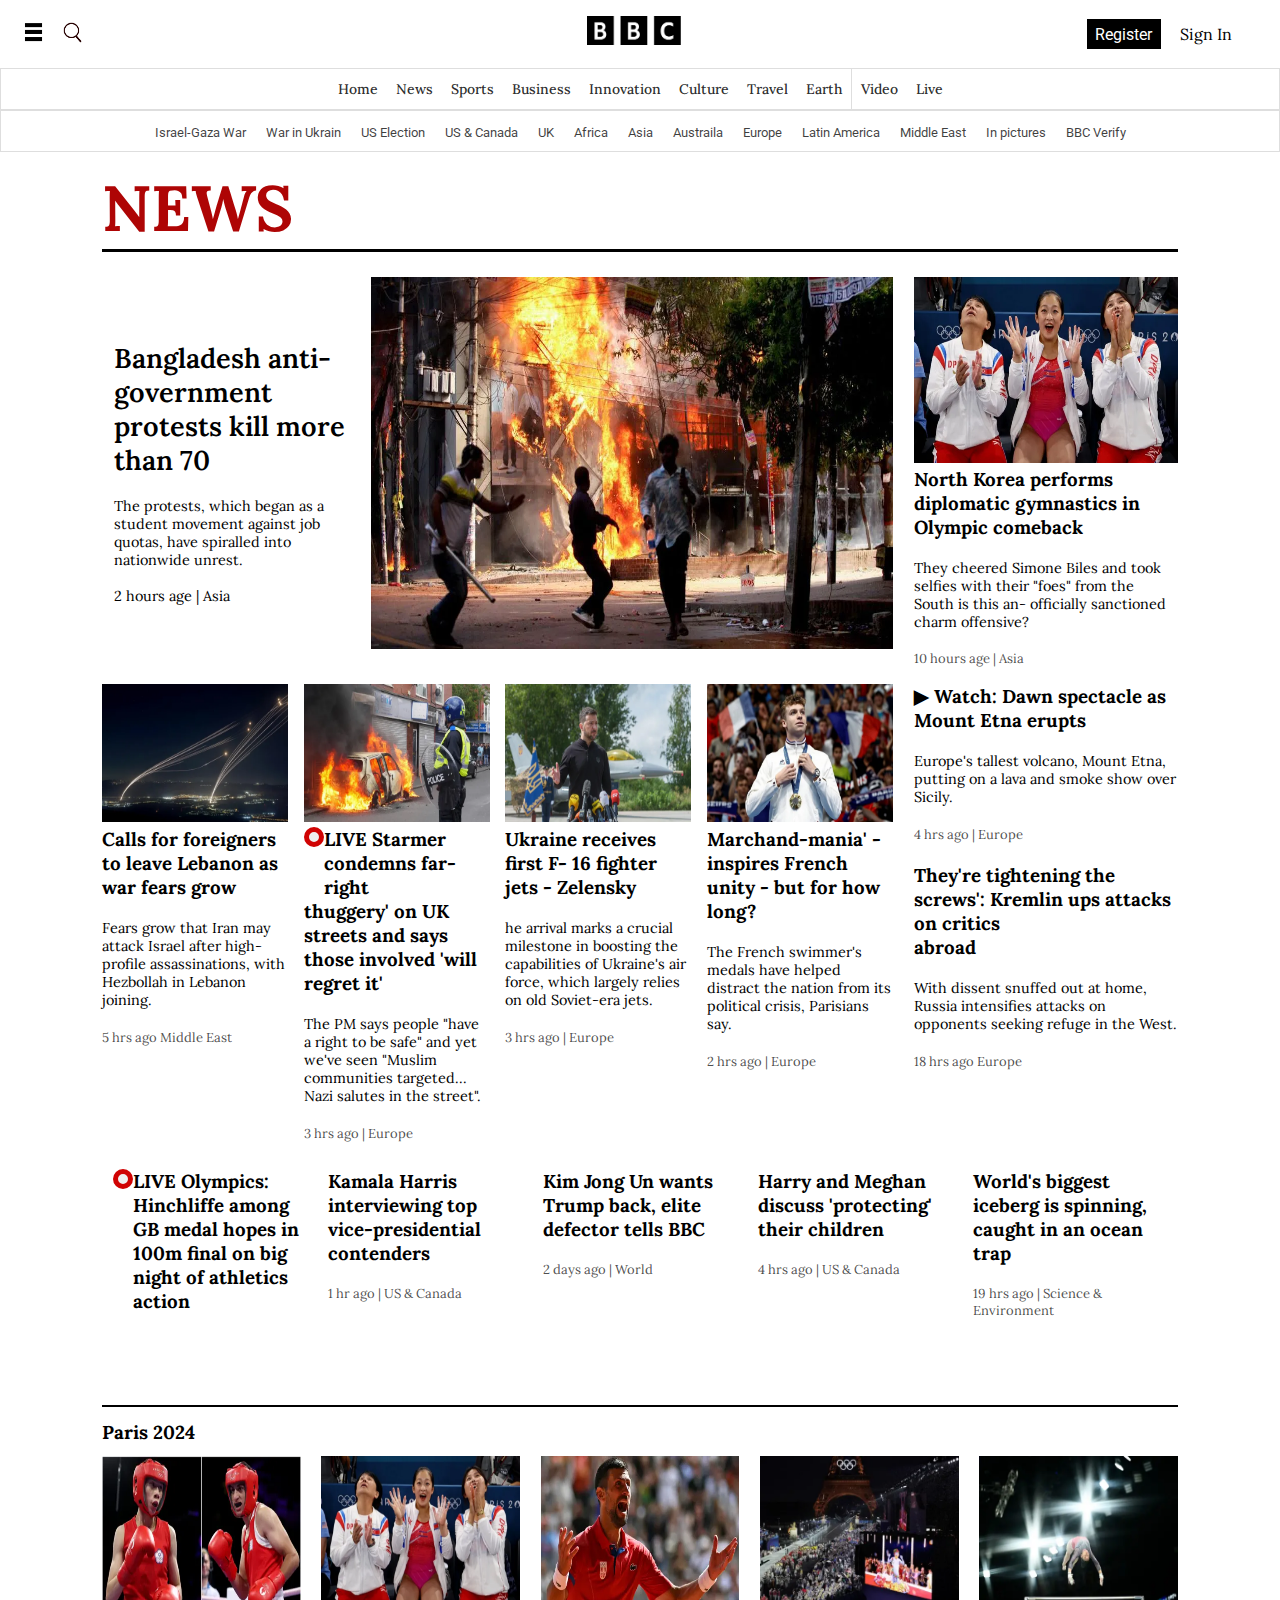
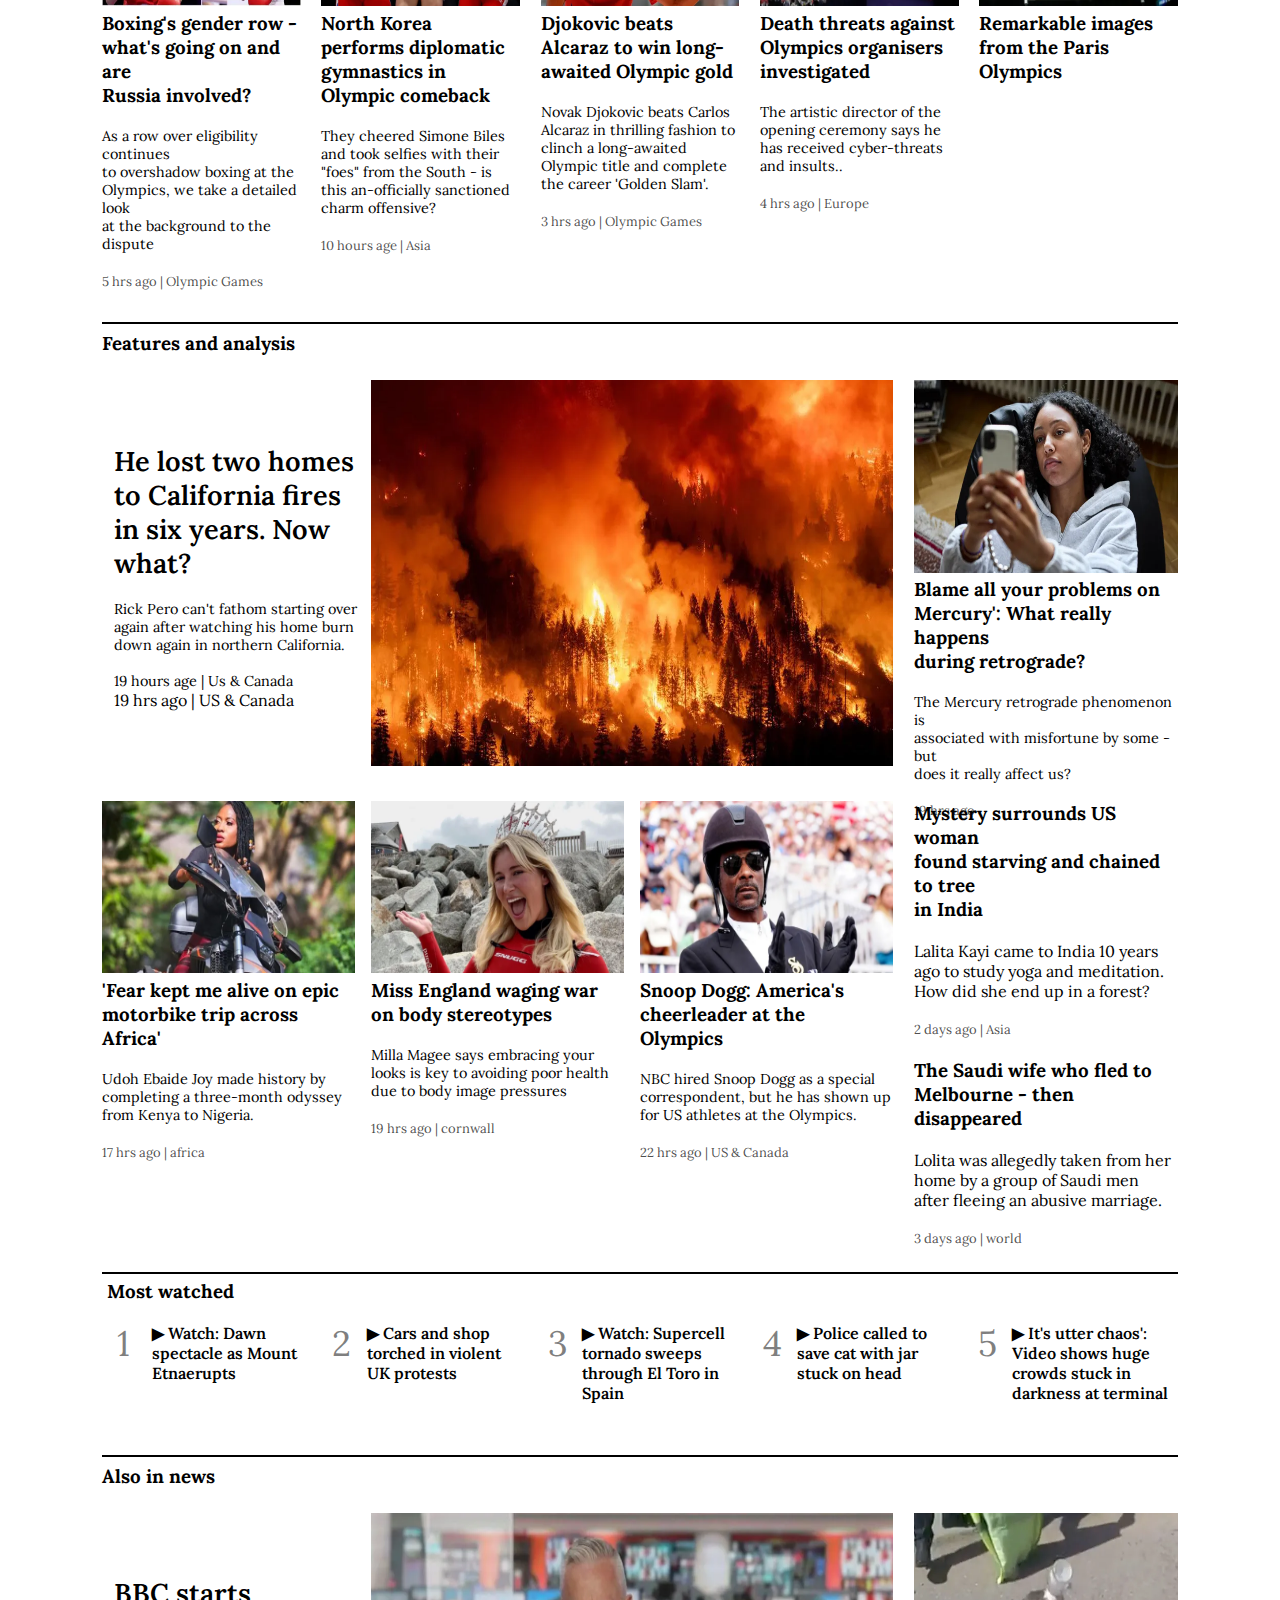
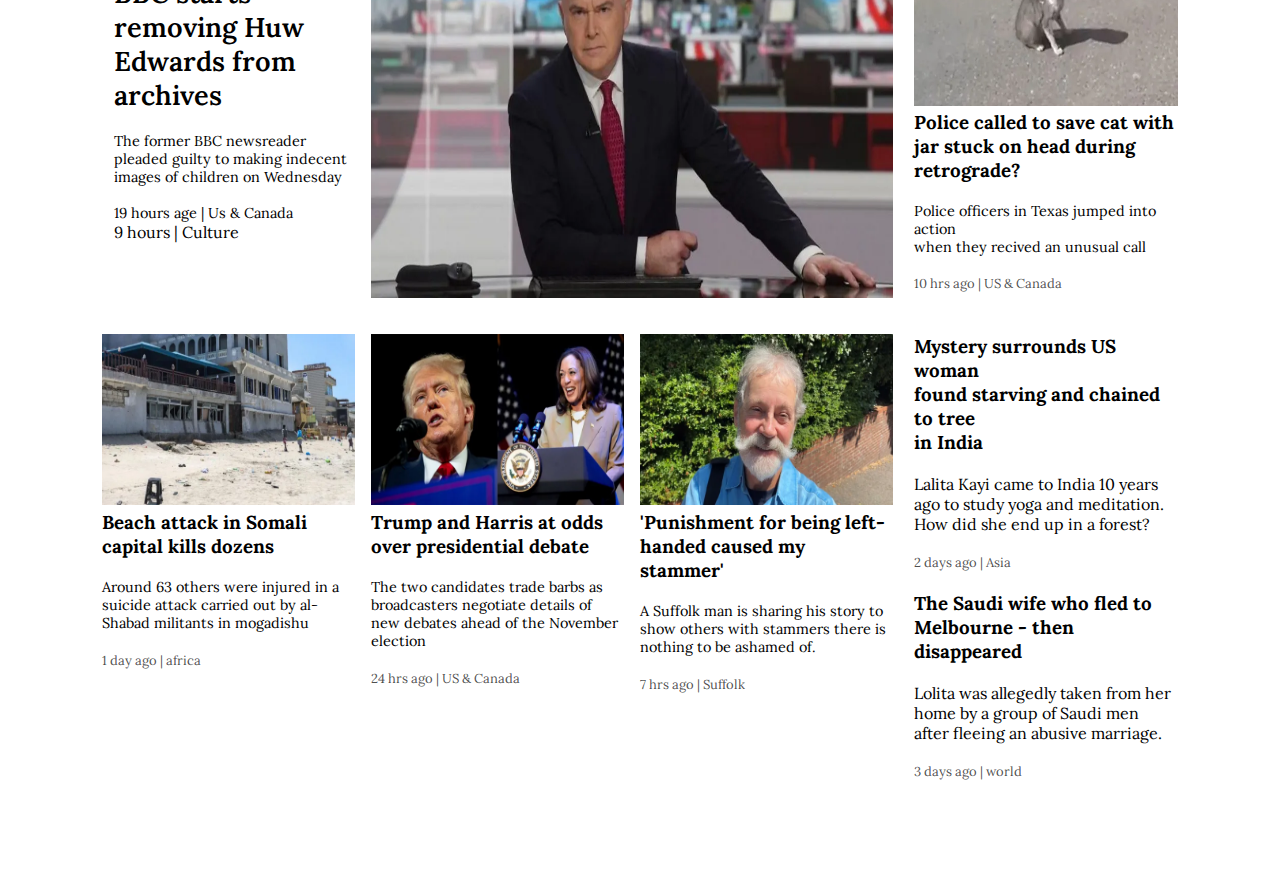
==== index.html @ d136efe1 "modified" ====
<!DOCTYPE html>
<html lang="en">
<head>
    <meta charset="UTF-8">
    <meta name="viewport" content="width=device-width, initial-scale=1.0">
    <title>BBC News</title>
    <link rel="stylesheet" href="style1.css">
    <link rel="preconnect" href="https://fonts.googleapis.com">
    <link rel="preconnect" href="https://fonts.gstatic.com" crossorigin>
    <link rel="icon" href="Templet/bbc.ico" type="image/x-icon">
    <link href="https://fonts.googleapis.com/css2?family=Crimson+Text:ital,wght@0,400;0,600;0,700;1,400;1,600;1,700&family=Foldit:wght@295&family=Roboto:ital,wght@0,100;0,300;0,400;0,500;0,700;0,900;1,100;1,300;1,400;1,500;1,700;1,900&family=Teko:wght@300..700&display=swap" rel="stylesheet">
    <link rel="preconnect" href="https://fonts.googleapis.com">
    <link rel="preconnect" href="https://fonts.gstatic.com" crossorigin>
    <link href="https://fonts.googleapis.com/css2?family=Lora:ital,wght@0,400..700;1,400..700&display=swap" rel="stylesheet">
</head>
<body>
    <!-- section 1 -header  -->
    <nav class="sec1">

        <header class="header1">
            <!-- menu and search icon -->
            <nav class="navbar1">
                <button><img src="Templet/threelines.webp" alt="icone_of_menu_bar"></button>
                <button class="search"><img src="Templet/SearchIcon.png" alt="search_icon"></button>
            </nav>

            <!-- BBC logo -->
            <nav class="navbar2">
                <a href="index.html"><img src="Templet/orig.png" alt="BBC_logo"></a>
            </nav>

            <!--register and sign in buttons  -->
            <nav class="navbar3">
                <button class="register">Register</button>
                <button class="sign">Sign In</button>
            </nav>

        </header>

        <header class="header2">
            <!-- home menu  -->
            <ul class="navbar4">
                <li class="list_h2"><a href="#">Home</a></li>
                <li class="list_h2"><a href="#">News</a></li>
                <li class="list_h2"><a href="#">Sports</a></li>
                <li class="list_h2"><a href="#">Business</a></li>
                <li class="list_h2"><a href="#">Innovation</a></li>
                <li class="list_h2"><a href="#">Culture</a></li>
                <li class="list_h2"><a href="#">Travel</a></li>
                <li class="list_h2"><a href="#">Earth</a></li>
                <li class="list_h2 leftm"><a href="#">Video</a></li>
                <li class="list_h2"><a href="#">Live</a></li>
            </ul>
        </header>

    </nav>
    <!--  section 2 starts here -->
    <section class="sec2">

        <header class="header3">
            <ul class="navbar5">
                <li class="list_h3"><a href="#">Israel-Gaza War</a></li>
                <li class="list_h3"><a href="#">War in Ukrain</a></li>
                <li class="list_h3"><a href="#">US Election</a></li>
                <li class="list_h3"><a href="#">US & Canada</a></li>
                <li class="list_h3"><a href="#">UK</a></li>
                <li class="list_h3"><a href="#">Africa</a></li>
                <li class="list_h3"><a href="#">Asia</a></li>
                <li class="list_h3"><a href="#">Austraila</a></li>
                <li class="list_h3"><a href="#">Europe</a></li>
                <li class="list_h3"><a href="#">Latin America</a></li>
                <li class="list_h3"><a href="#">Middle East</a></li>
                <li class="list_h3"><a href="#">In pictures</a></li>
                <li class="list_h3"><a href="#">BBC Verify</a></li>
            </ul>
        </header>

        <div class="mainnewshead">
            <h1>NEWS</h1>
        </div>
    </section>

    <!-- section 3 news headlings -->
    <section class="sec3">

        <div class="container1">

            <!-- bangaladesh news -->
            <div class="bang">
                <div class="banddata">
                    <p class="hh1">Bangladesh anti- government protests kill more than 70<p><br>
                    <p class="para11">The protests, which began as a student movement against job quotas, have spiralled into nationwide unrest. <br><br>2 hours age | Asia</p>
                    <!-- <p>2 hours age | Asia</p> -->
                </div>
                <div class="bangpic">
                    <img src="Templet/bangladesh.png" alt="pic_of_Bangladesh_anti-government">
                </div>
            </div>

            <!-- reagerds north korea news  -->
            <div class="northkorea">
                <img src="Templet/northkorea.png" alt="pic_North_Korea_performs_diplomatic_gymnastics"><br>
                    <h3>North Korea performs diplomatic gymnastics in Olympic comeback</h3><br>
                    <p class="para11">They cheered Simone Biles and took selfies with their "foes" from the South is this an- officially sanctioned charm offensive?
                       <br> <br><span class="cone_4">10 hours age | Asia</span>
                    </p>
            </div>

            <!-- subnews  -->
            <div class="content_4">

                <div class="news_1">
                    <div class="cone_1"><img src="Templet/callforforigen.png" alt="pic_Iran_may_attack_Israel"></div>
                    <div class="cone_2"><h3>Calls for foreigners to leave Lebanon as war fears grow</h3></div><br>
                    <div class="cone_3"><p class="para11">Fears grow that Iran may attack Israel after high-profile assassinations, with Hezbollah in Lebanon joining.</p></div><br>
                    <div class="cone_4">5 hrs ago Middle East</div>
                </div>
                <div class="news_1">
                    <div class="cone_1"><img src="Templet/stramer_UK_street.png" alt="Starmer_condemns_far_right"></div>
                    <div class="cone_2"><button class="live" ></button><h3><span class="ssan">LIVE</span> Starmer condemns far-right </h3></div>
                    <div class="cone_2" ><h3> thuggery' on UK streets and says those involved 'will regret it'</h3></div><br>
                    <div class="cone_3"><p class="para11"> The PM says people "have a right to be safe" and yet we've seen "Muslim communities targeted... Nazi salutes in the street".</p></div><br>
                    <div class="cone_4"><p>3 hrs ago | Europe</p></div>

                </div>
                <div class="news_1">
                    <div class="cone_1"><img src="Templet/ukrian.png" alt="Ukraine_receives"></div>
                    <div class="cone_2"><h3>Ukraine receives first F- 16 fighter jets - Zelensky</h3></div><br>
                    <div class="cone_3"><p class="para11">he arrival marks a crucial milestone in boosting the capabilities of Ukraine's air force, which largely relies on old Soviet-era jets.</p></div><br>
                    <div class="cone_4"><p>3 hrs ago | Europe</p></div>
                </div>
                <div class="news_1">
                    <div class="cone_1"><img src="Templet/marchand_freanch.png" alt="Marchand_mania"></div>
                    <div class="cone_2"><h3>Marchand-mania' -inspires French unity - but for how long?</h3></div><br>
                    <div class="cone_3"><p class="para11">The French swimmer's medals have helped distract the nation from its political crisis, Parisians say.</p></div><br>
                    <div class="cone_4"><p>2 hrs ago | Europe</p></div>
                </div>

            </div>

            <!-- conatiner for cell4 -->
            <div class="mount">
                <div><h3> &#9654; Watch: Dawn spectacle as Mount Etna erupts</h3></div><br>
                    <div><p class="para11">Europe's tallest volcano, Mount Etna, putting on a lava and smoke show over Sicily.</p></div><br>
                    <div><p class="cone_4">4 hrs ago | Europe</p></div><br>
                    <div><h3>They're tightening the screws': Kremlin ups attacks on critics <br>abroad</h3></div><br>
                    <div><p class="para11">With dissent snuffed out at home, Russia intensifies attacks on opponents seeking refuge in the West.</p></div><br>
                    <div><p class="cone_4">18 hrs ago Europe</p></div>
            </div>

        </div>

        <!-- starts new container for another data -->
        <div class="content_l5">
            <div class="l5_new1">
                <div class="cone_2"><button class="live" ></button><h3><span class="ssan">LIVE</span> Olympics: <br> Hinchliffe  among GB medal hopes in 100m final on big night of athletics action</h3></div>
            </div>
            <div class="l5_new1">
                <div><h3>Kamala Harris interviewing top vice-presidential contenders</h3></div><br>
                <div class="cone_4">1 hr ago | US & Canada</div>
            </div>
            <div class="l5_new1">
                <div><h3>Kim Jong Un wants Trump back, elite defector tells BBC</h3></div><br>
                <div class="cone_4">2 days ago | World</div>
            </div>
            <div class="l5_new1">
                <div><h3>Harry and Meghan discuss 'protecting' their children</h3></div><br>
                <div class="cone_4">4 hrs ago | US & Canada</div>
            </div>
            <div class="l5_new1">
                <div><h3>World's biggest iceberg is spinning, caught in an ocean trap</h3></div><br>
                <div class="cone_4">19 hrs ago | Science & Environment</div>
            </div>
        </div>
 
    </section><br>


    <!-- section 4 starts here -->
    <section class="sec4">
        <div class="head112"><h3>Paris 2024</h3></div>

        <div class="content_p1">

            <div class="news_1">
                <div class="cone_1"><img src="Templet/boxing.png" alt="pic_of-boxing"></div>
                <div class="cone_2"><h3>Boxing's gender row - <br> what's going on and are <br> Russia involved?</h3></div><br>
                <div class="cone_3"><p class="para11">As a row over eligibility continues <br> to overshadow boxing at the <br> Olympics, we take a detailed look <br> at the background to the dispute</p></div><br>
                <div class="cone_4">5 hrs ago | Olympic Games</div>
            </div>
            <div class="news_1">
                <div class="cone_1"><img src="Templet/northkorea.png" alt="northkorea_games"></div>
                <div class="cone_2"><h3>North Korea performs diplomatic gymnastics in Olympic comeback</h3></div><br>
                <div class="cone_3"><p class="para11"> They cheered Simone Biles and took selfies with their "foes" from the South - is this an-officially sanctioned charm offensive?</p></div><br>
                <div class="cone_4"><p>10 hours age | Asia</p></div>
            </div>
            <div class="news_1">
                <div class="cone_1"><img src="Templet/doj.png" alt="Djokovic_play"></div>
                <div class="cone_2"><h3>Djokovic beats Alcaraz to win long-awaited Olympic gold </h3></div><br>
                <div class="cone_3"><p class="para11">Novak Djokovic beats Carlos Alcaraz in thrilling fashion to clinch a long-awaited Olympic title and complete the career 'Golden Slam'.</p></div><br>
                <div class="cone_4"><p>3 hrs ago | Olympic Games</p></div>
            </div>
            <div class="news_1">
                <div class="cone_1"><img src="Templet/death.png" alt="Marchand_mania"></div>
                <div class="cone_2"><h3>Death threats against Olympics organisers investigated</h3></div><br>
                <div class="cone_3"><p class="para11">The artistic director of the opening ceremony says he has received cyber-threats and insults..</p></div><br>
                <div class="cone_4"><p>4 hrs ago | Europe</p></div>
            </div>
            <div class="news_1">
                <div class="cone_1"><img src="Templet/olypimes.png" alt="Marchand_mania"></div>
                <div class="cone_2"><h3>Remarkable images from the Paris Olympics</h3></div><br>
    
            </div>

        </div>

    </section>


    <section class="sec5">
        <div class="para22"><h3>Features and analysis</h3></div>
        <div class="container1">

            <!-- bangaladesh news -->
            <div class="bang">
                <div class="banddata">
                    <p class="hh1">He lost two homes to California fires in six years. Now what?<p><br>
                    <p class="para11">Rick Pero can't fathom starting over again after watching his home burn down again in northern California. <br><br>19 hours age | Us & Canada</p>
                    <p>19 hrs ago | US & Canada</p>
                </div>
                <div class="bangpic">
                    <img src="Templet/california_fire.webp" alt="pic_of_fire_in_california">
                </div>
            </div>

            <!-- reagerds north korea news  -->
            <div class="northkorea">
                <img src="Templet/blame.webp" alt="pic_blame_all"><br>
                    <h3>Blame all your problems on <br>Mercury': What really happens <br>during retrograde?</h3><br>
                    <p class="para11">The Mercury retrograde phenomenon is <br> associated with misfortune by some - but <br> does it really affect us?
                       <br> <br><span class="cone_4">19 hrs ago</span>
                    </p>
            </div>

            <!-- subnews  -->
            <div class="content_4">

                <div class="news_1">
                    <div class="cone_1"><img src="Templet/motorbike.webp" alt="pic_moterbike"></div>
                    <div class="cone_2"><h3>'Fear kept me alive on epic motorbike trip across Africa'</h3></div><br>
                    <div class="cone_3"><p class="para11">Udoh Ebaide Joy made history by completing a three-month odyssey from Kenya to Nigeria.</p></div><br>
                    <div class="cone_4">17 hrs ago | africa</div>
                </div>
                <div class="news_1">
                    <div class="cone_1"><img src="Templet/mssengland.webp" alt="Starmer_condemns1_far_right"></div>
                    <div class="cone_2"><h3>Miss England waging war on body stereotypes</h3></div><br>
                    <div class="cone_3"><p class="para11"> Milla Magee says embracing your looks is key to avoiding poor health due to body image pressures</p></div><br>
                    <div class="cone_4"><p>19 hrs ago | cornwall</p></div>
                </div>
                <div class="news_1">
                    <div class="cone_1"><img src="Templet/snoopdogg.webp" alt="Ukraine_receives"></div>
                    <div class="cone_2"><h3>Snoop Dogg: America's cheerleader at the Olympics </h3></div><br>
                    <div class="cone_3"><p class="para11">NBC hired Snoop Dogg as a special correspondent, but he has shown up for US athletes at the Olympics.</p></div><br>
                    <div class="cone_4"><p>22 hrs ago | US & Canada</p></div>
                </div>
                

            </div>

            <!-- conatiner for cell4 -->
            <div class="mount">
                <div><h3> Mystery surrounds US woman <br> found starving and chained to tree <br> in India</h3></div><br>
                    <div><p>Lalita Kayi came to India 10 years ago to study yoga and meditation. How did she end up in a forest?</p></div><br>
                    <div><p class="cone_4">2 days ago | Asia</p></div><br>
                    <div><h3>The Saudi wife who fled to Melbourne - then disappeared</h3></div><br>
                    <div><p>Lolita was allegedly taken from her home by a group of Saudi men after fleeing an abusive marriage.</p></div><br>
                    <div><p class="cone_4">3 days ago | world</p></div>
            </div>

        </div>
    </section>


    <section class="sec6">
        <div class="most11">
            <h3>Most watched</h3>

        </div>
        <div class="most_watch">
            <div class="subhead">
                <div class="number">1</div>
                <div class="subcont"><p>&#9654; Watch: Dawn spectacle as Mount Etnaerupts</p></div>

            </div>
            <div class="subhead">
                <div class="number">2</div>
                <div class="subcont"><p>&#9654; Cars and shop torched in violent UK protests</p></div>
            </div>
            <div class="subhead">
                <div class="number">3</div>
                <div class="subcont"><p>&#9654; Watch: Supercell tornado sweeps through El Toro in Spain</p></div>
            </div>
            <div class="subhead">
                <div class="number">4</div>
                <div class="subcont"><p>&#9654; Police called to save cat with jar stuck on head</p></div>
            </div>
            <div class="subhead">
                <div class="number">5</div>
                <div class="subcont"><p>&#9654; It's utter chaos': Video shows huge crowds stuck in darkness at terminal</p></div>
            </div>
        </div>
    </section>


    
    <section class="sec5">
        <div class="para22"><h3>Also in news</h3></div>
        <div class="container1">

            <!-- bangaladesh news -->
            <div class="bang">
                <div class="banddata">
                    <p class="hh1">BBC starts removing Huw Edwards from archives<p><br>
                    <p class="para11">The former BBC newsreader pleaded guilty to making indecent images of children on Wednesday <br><br>19 hours age | Us & Canada</p>
                    <p>9 hours | Culture</p>
                </div>
                <div class="bangpic">
                    <img src="Templet/bbchuw.webp" alt="pic_of_bbc_huw wdward">
                </div>
            </div>

            <!-- reagerds north korea news  -->
            <div class="northkorea">
                <img src="Templet/police-save-cat.webp" alt="pic__police_save _cate"><br>
                    <h3>Police called to save cat with jar stuck on head during retrograde?</h3><br>
                    <p class="para11">Police officers in Texas jumped into action <br> when they recived an unusual call
                       <br> <br><span class="cone_4">10 hrs ago | US & Canada</span>
                    </p>
            </div>

            <!-- subnews  -->
            <div class="content_4">

                <div class="news_1">
                    <div class="cone_1"><img src="Templet/beachattack.webp" alt="pic_of_beach_attack"></div>
                    <div class="cone_2"><h3>Beach attack in Somali capital kills dozens</h3></div><br>
                    <div class="cone_3"><p class="para11">Around 63 others were injured in a suicide attack carried out by al-Shabad militants in mogadishu</p></div><br>
                    <div class="cone_4">1 day ago | africa</div>
                </div>
                <div class="news_1">
                    <div class="cone_1"><img src="Templet/trumpandharris.webp" alt="trump_pic"></div>
                    <div class="cone_2"><h3>Trump and Harris at odds over presidential debate</h3></div><br>
                    <div class="cone_3"><p class="para11"> The two candidates trade barbs as broadcasters negotiate details of new debates ahead of the November election</p></div><br>
                    <div class="cone_4"><p>24 hrs ago | US & Canada</p></div>
                </div>
                <div class="news_1">
                    <div class="cone_1"><img src="Templet/suffolkman_punishment.webp" alt="suffolkman_punishment"></div>
                    <div class="cone_2"><h3>'Punishment for being left-handed caused my stammer'</h3></div><br>
                    <div class="cone_3"><p class="para11">A Suffolk man is sharing his story to show others with stammers there is nothing to be ashamed of.</p></div><br>
                    <div class="cone_4"><p>7 hrs ago | Suffolk</p></div>
                </div>
                

            </div>

            <!-- conatiner for cell4 -->
            <div class="mount">
                <div><h3> Mystery surrounds US woman <br> found starving and chained to tree <br> in India</h3></div><br>
                    <div><p>Lalita Kayi came to India 10 years ago to study yoga and meditation. How did she end up in a forest?</p></div><br>
                    <div><p class="cone_4">2 days ago | Asia</p></div><br>
                    <div><h3>The Saudi wife who fled to Melbourne - then disappeared</h3></div><br>
                    <div><p>Lolita was allegedly taken from her home by a group of Saudi men after fleeing an abusive marriage.</p></div><br>
                    <div><p class="cone_4">3 days ago | world</p></div>
            </div>

        </div>
    </section>

<!-- 
    <section class="sec8">

    </section> -->
</body>
</html>
---- style1.css ----
/* adjusting the view port and body */
*{
    box-sizing: border-box;
    margin: 0px;
    padding: 0px;
    font-family: "Lora", serif;
}

.sec7,.sec8 {
    height: 110vh;
    width: 99vw;
    border: 2px solid red;
}

.sec1{
    position: sticky;
    top: 0%;
    background-color: rgb(255, 255, 255);
}

.header1{
    display: flex;
    padding: 16px;
    height: 68px;
    width: 100%;
}

.navbar1{
    height: 100%;
    display:flex;
    justify-content: flex-start;
    width: 33%;
    
}

.navbar1 button,.navbar3 button{
    background-color: white;
    border: none;
    margin-right: 2%;
}

.navbar1 button img{
    height: 32px;
    width: 36px;
}

.navbar1 .search img{
    height: 25px;
    width: 25px;
}

.navbar2{
    display: flex;
    justify-content: center;
    width: 33%;
}

.navbar2 img{
    height: 29px;
    width: 94px;
}
.navbar3{
    display:flex;
    justify-content: flex-end;
    width: 33%;
    height: 100%;
    padding: 3px 0px;
}

.navbar3 .register,.navbar3 .sign{
    font-size: medium;
    height: 100%;
    width: 18%;
}

.navbar3 .register{
    background-color: black;
    color: white;
    font-family: "Roboto", sans-serif;
}

.navbar3 .sign:hover{
    color: white;
    background-color: rgba(0, 0, 0, 0.763);
    cursor: pointer;
}

.navbar3 .register:hover{
    background-color: rgb(49, 46, 46);
    cursor: pointer;
}

.header2{
    height: 5.7%;
    width: 100%;
    border: 1px solid rgba(0, 0, 0, 0.13);
}

.header2 .navbar4,.header3 .navbar5{
    display: flex;
    justify-content: center;
    
}

.header2 .navbar4 .list_h2{
    list-style-type: none;
    padding: 11px 9px;
    font-family: "Roboto", sans-serif;
    font-size: 14px;
    font-weight: 500;
}

.navbar4 .list_h2 a{
    text-decoration: none;
    color: rgba(0, 0, 0, 0.838);
}

.navbar4 .list_h2:hover,.navbar5 .list_h3:hover{
    cursor: pointer;
}

.navbar4 .leftm{
    border-left: 1px solid rgba(0, 0, 0, 0.13);
}

.navbar4 .list_h2:hover,.navbar5 .list_h3:hover{
    background-color: rgba(236, 231, 231, 0.884);
}

/* .sec2{
    background-color: bisque; 
     padding-top: 7.2%;
} */

.header3{
    height: 5.5%;
    width: 100%;
    border: 1px solid rgba(0, 0, 0, 0.13);
    
}

.header3 .navbar5 .list_h3{
    list-style-type: none;
    padding: 10px;
    /* border: 1px solid; */
}

.navbar5 .list_h3 a{
    text-decoration: none;
    font-family: "Roboto", sans-serif;
    font-size: small;
    color: rgba(0, 0, 0, 0.748);
}

.mainnewshead{
    font-family: "Roboto", sans-serif;
    font-size: xx-large;
    font-weight: bolder;
    color: rgb(174, 5, 5);
    display: flex;
    justify-content: center;
    width: 100%;
}

.mainnewshead h1{
    width: 84%;
    border-bottom: 3px solid black;
    margin-top: 1.2%;
}

/*  used grid for getting layout */
.container1{
    width: 84%;
    margin-left: auto;
    margin-right: auto;
    /* margin-top: 20px; */
    height: 100%;
    /* padding-top: 20px; */
    display: grid;
    grid-template-columns: 3fr 1fr;
    grid-template-rows: 1fr 1fr 1fr 1fr;
    grid-template-areas: 'cell1 cell2'
                         'cell1 cell2'
                         'cell3 cell4'
                         'cell3 cell4';
    gap: 0% 2%;
}

.bang{
    grid-area: cell1;
    width: 100%;
    height: 92%;
    display: flex;
    padding-top: 25px;
    /* padding-bottom: 10%; */

}
.bangpic img{
    height: 100%;
    width: 100%;
}

.bang:hover .banddata .hh1,.northkorea:hover h3,.content_4 .news_1:hover .cone_2 h3,.mount:hover div h3,.content_l5 .l5_new1:hover div h3,.sec4 .content_p1 .news_1:hover h3{
    text-decoration: underline;
    cursor: pointer;
}

.bang:hover .bangpic img,.northkorea:hover img,.content_4 .news_1:hover .cone_1,.sec4 .content_p1 .news_1:hover img{
    opacity: 0.7;
    cursor: pointer;
    /* filter: brightness(70%); */
    


}

.northkorea{
    grid-area: cell2;
    height: 92%;
    padding-top: 25px;

}
.northkorea img{
    height: 50%;
    width: 100%;
}


.content_4{
    grid-area: cell3;
    /* height: 10%; */
    display: flex;
    justify-content: space-between;
    
}

.mount{
    grid-area: cell4;
}

.mount div h3{
    margin-bottom: 0px;
}
.banddata{
    width: 34%;
    padding: 8% 1% 10% 1.5%;
    height: 100%;
}

.bangpic{
    width: 66%;
    /* height: 100%; */
    /* padding: 7px 2px; */
}
.para11{
    font-size: 0.9rem;
}
.banddata .hh1{
    font-size: 1.7em;
    font-weight: 600;
    /* letter-spacing: 1.5px; */
    color: rgb(0, 0, 0);
}

.news_1{
    width: 23.5%;
    
}

.news_1 .cone_1 img{
    width: 100%;
    height: 100%;
}

.news_1 .cone_1{
    width: 100%;
    height: 32%;
    margin-bottom: 5px;
}

/*  style for getting live symbole */
.news_1 .cone_2 .live,.content_l5 .l5_new1 .live{
    height: 20px;
    width: 20px;
    border: 5px solid rgb(208, 3, 3);
    border-radius: 50%;
    padding: 5px;
   
}

.news_1 .cone_1 .ssan{
    color: rgb(208, 5, 5);
    
}
/* adjusting color and sije for "time | country" */
.cone_4{
    color: rgba(0, 0, 0, 0.711);
    font-size: small;
}

/* applying flex for content_l5 inorder to get its childs side by side */
.content_l5{
    height: 30vh;
    /* border: 2px solid green; */
    display: flex;
    justify-content: space-between;
    width: 84%;
    margin-left: auto;
    margin-right: auto;
}

.l5_new1 .cone_2,.news_1 .cone_2{
    display: flex;
}

/* contant_l5 content divided into 5 parts giving height and width to those part */
.l5_new1{
    /* border: 2px solid violet; */
    width: 20%;
    padding: 5% 1%;
}


.sec4 .content_p1{
    width: 84%;
    height: 52vh;
    margin-left: auto;
    margin-right: auto;
    display: flex;
    justify-content: space-between;
    border-bottom: 2px solid;
}
.sec4 .head112{
    height:7%;
    width: 84%;
    margin-left: auto;
    margin-right: auto;
    padding: 1% 0%;
    border-top: 2px solid;
}
.sec4 .head112 h3{
    width: 100%;

}
.sec4 .content_p1 .news_1{
    width: 18.5%;
}

.sec5 .container1 .content_4 .news_1{
    width: 32%;
    height: 120%;
}
.sec5{
    margin-bottom: 25px;
}
.sec5 .para22{
    width: 84%;
    margin: 0px auto;
    /* font-weight: 700; */
    padding: 7px 0px 0px 0px;
}
.sec6 .most_watch{
    width: 84%;
    height: 24%;
    border-bottom: 2.5px solid;
    margin: 0px auto;
    display: flex;

}
.subhead{
    width: 25%;
    height: 100%;
    /* border: 2px solid green; */
    display: flex;
}

.most_watch .subhead .number{
    height: 100%;
    width: 20%;
    /* border: 2px blue; */
    font-size: 2.2rem;
    color: rgba(0, 0, 0, 0.507);
    padding: 6% 7%;
    
}

.most_watch .subhead .subcont{
    height: 100%;
    width: 80%;
    /* border: 2px solid violet; */
    font-size: 1rem;
    font-weight: 600;
    padding: 7% 3% 24% 3%;
}

.sec6 .most11{
    width: 84%;
    margin: 0px auto;
    padding: 5px;
    border-top: 2.5px solid;

}





.para11{
    font-size: 0.9rem;
}
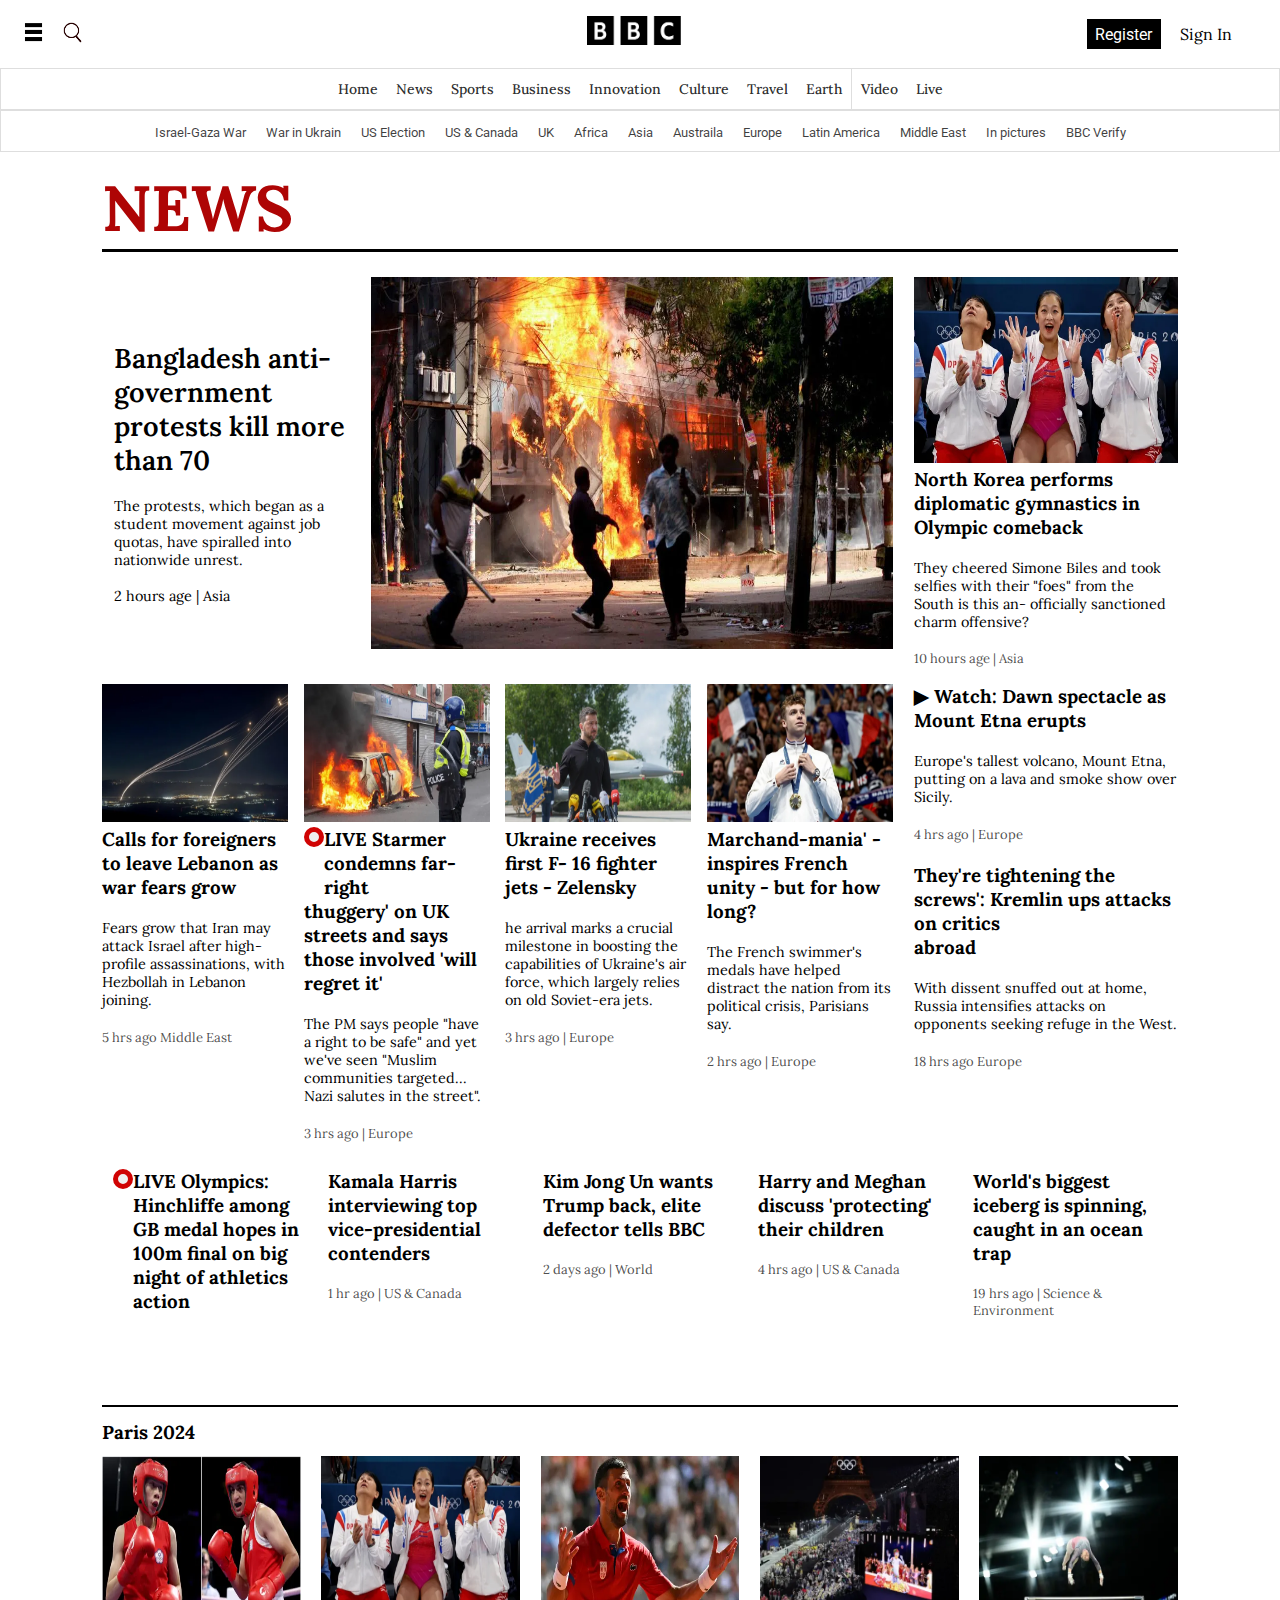
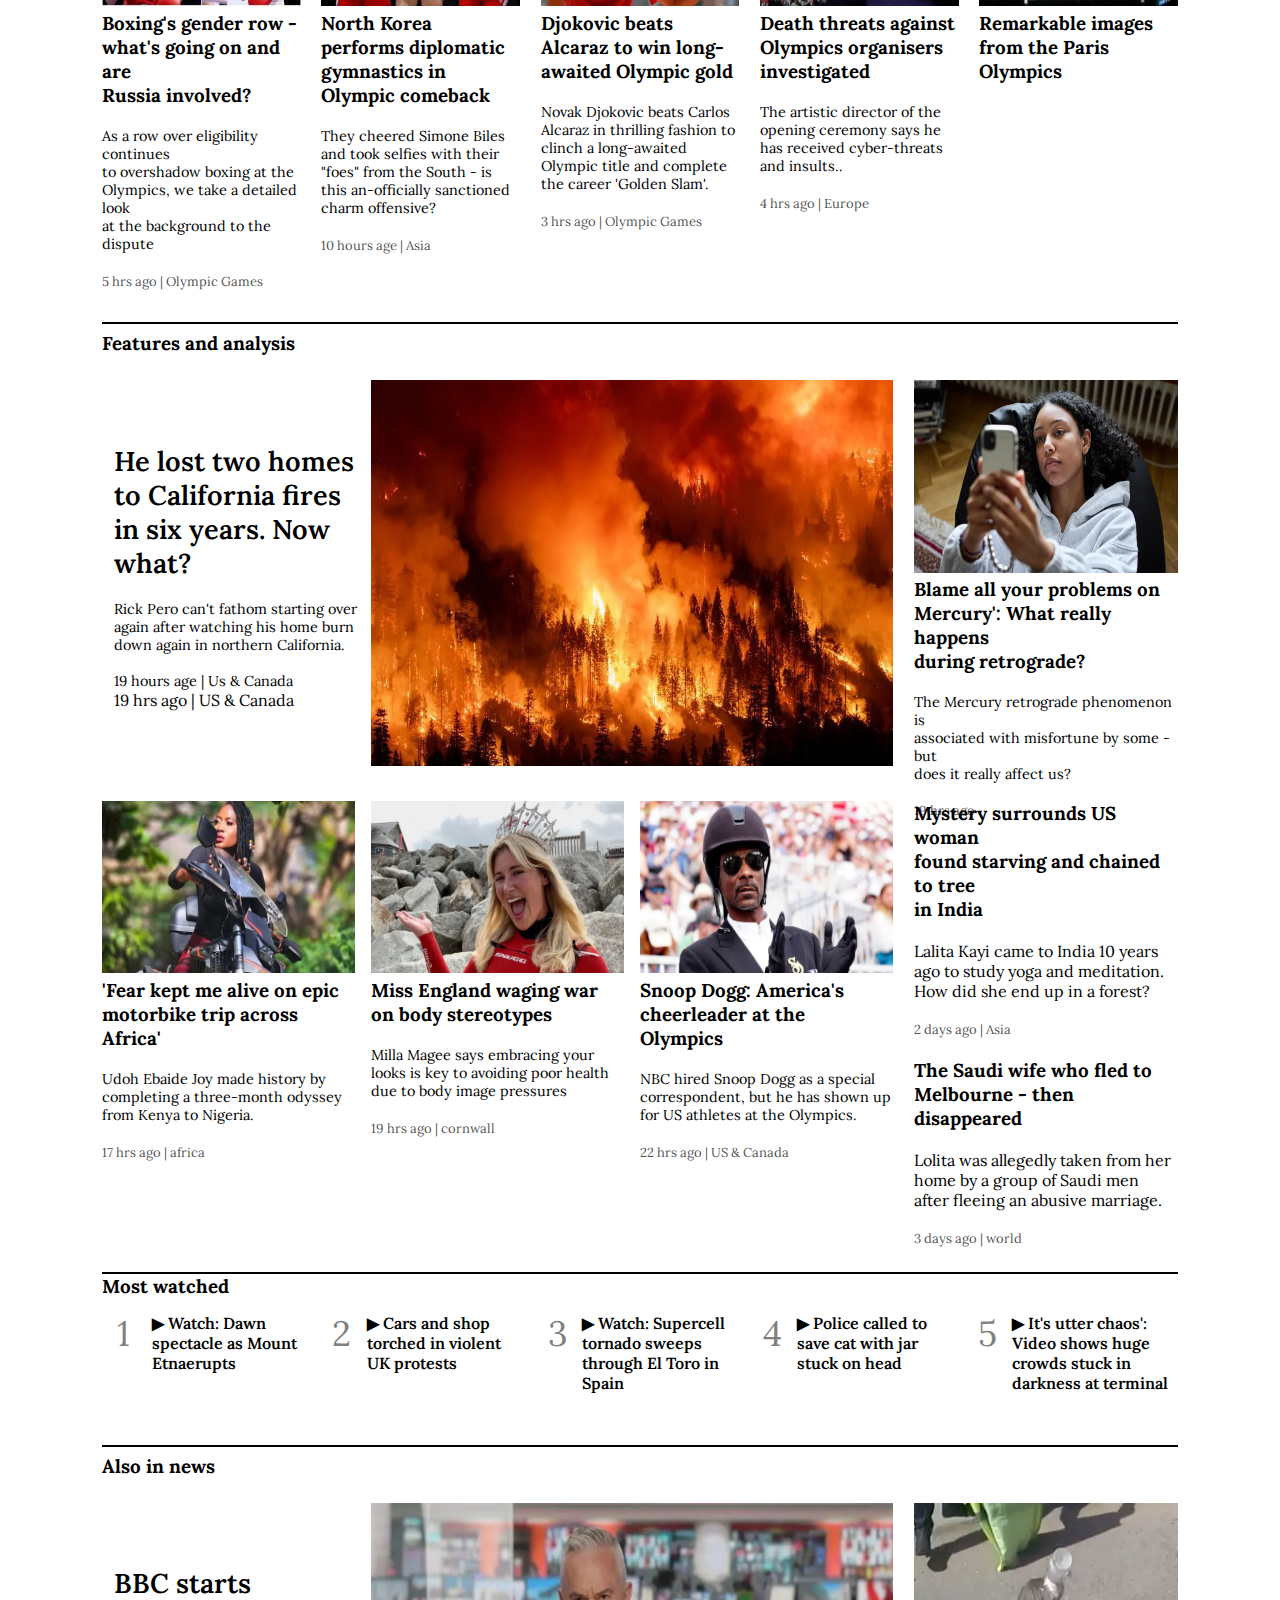
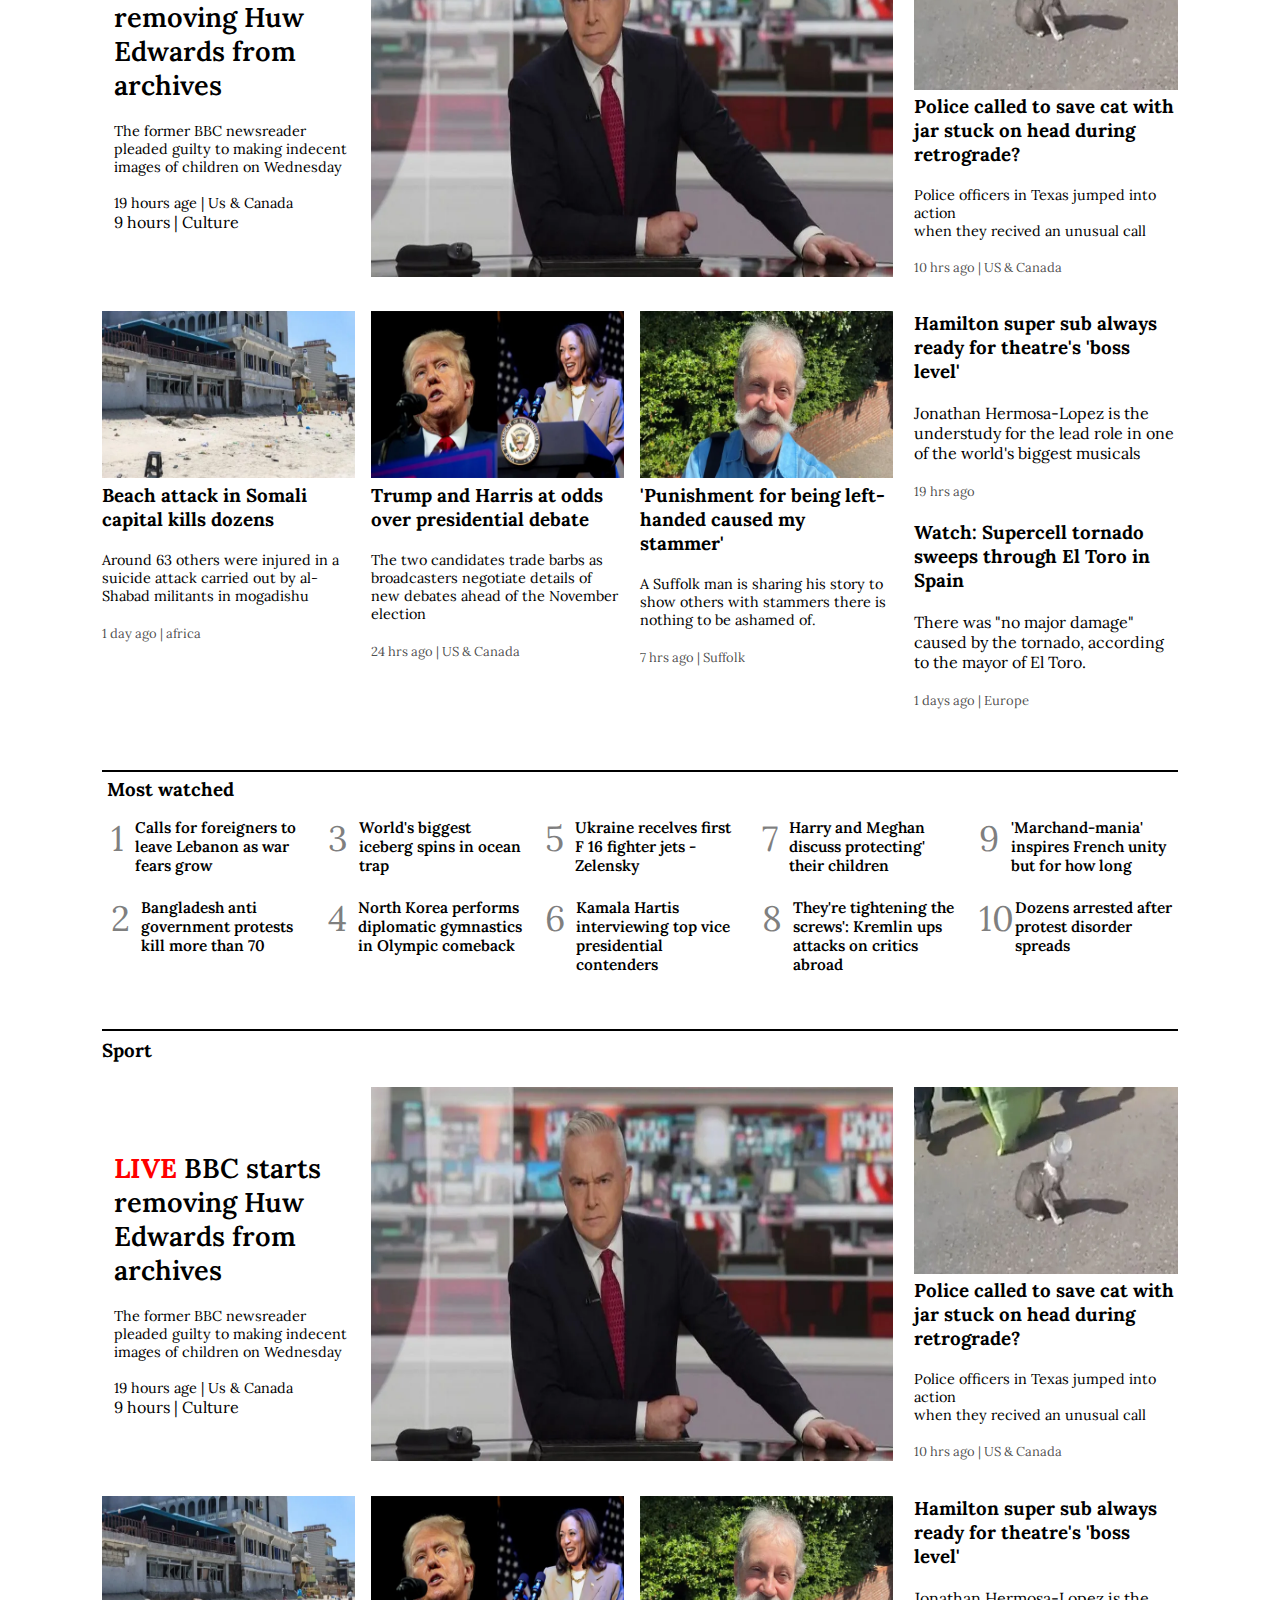
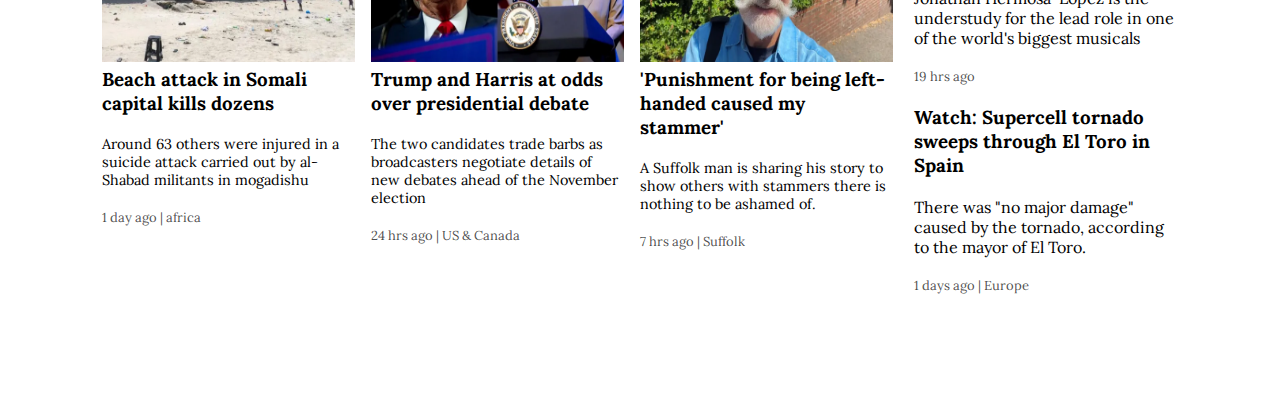
==== commit 74212995: "added" ====
--- a/index.html
+++ b/index.html
@@ -365,20 +365,132 @@
 
             <!-- conatiner for cell4 -->
             <div class="mount">
-                <div><h3> Mystery surrounds US woman <br> found starving and chained to tree <br> in India</h3></div><br>
-                    <div><p>Lalita Kayi came to India 10 years ago to study yoga and meditation. How did she end up in a forest?</p></div><br>
-                    <div><p class="cone_4">2 days ago | Asia</p></div><br>
-                    <div><h3>The Saudi wife who fled to Melbourne - then disappeared</h3></div><br>
-                    <div><p>Lolita was allegedly taken from her home by a group of Saudi men after fleeing an abusive marriage.</p></div><br>
-                    <div><p class="cone_4">3 days ago | world</p></div>
-            </div>
-
-        </div>
-    </section>
-
-<!-- 
-    <section class="sec8">
-
-    </section> -->
+                <div><h3> Hamilton super sub always ready for theatre's 'boss level' </h3></div><br>
+                    <div><p> Jonathan Hermosa-Lopez is the understudy for the lead role in one of the world's biggest musicals</p></div><br>
+                    <div><p class="cone_4">19 hrs ago</p></div><br>
+                    <div><h3>Watch: Supercell tornado sweeps through El Toro in Spain </h3></div><br>
+                    <div><p>There was "no major damage" caused by the tornado, according to the mayor of El Toro.</p></div><br>
+                    <div><p class="cone_4">1 days ago | Europe</p></div>
+            </div>
+
+        </div>
+    </section>
+
+
+        <section class="sec7">
+            <div class="most11">
+                <h3>Most watched</h3>
+    
+            </div>
+            <div class="most_watch1">
+                <div class="subhead1">
+                    <div class="number1">1</div>
+                    <div class="subcont1"><p> Calls for foreigners to leave Lebanon as war fears grow</p></div>
+    
+                </div>
+                <div class="subhead1">
+                    <div class="number1">3</div>
+                    <div class="subcont1"><p> World's biggest iceberg spins in ocean trap</p></div>
+                </div>
+                <div class="subhead1">
+                    <div class="number1">5</div>
+                    <div class="subcont1"><p> Ukraine recelves first F 16 fighter jets - Zelensky</p></div>
+                </div>
+                <div class="subhead1">
+                    <div class="number1">7</div>
+                    <div class="subcont1"><p>Harry and Meghan discuss protecting' their children</p></div>
+                </div>
+                <div class="subhead1">
+                    <div class="number1">9</div>
+                    <div class="subcont1"><p>'Marchand-mania' inspires French unity but for how long</p></div>
+                </div>
+                <div class="subhead1">
+                    <div class="number1">2</div>
+                    <div class="subcont1"><p> Bangladesh anti government protests kill more than 70</p></div>
+    
+                </div>
+                <div class="subhead1">
+                    <div class="number1">4</div>
+                    <div class="subcont1"><p>North Korea performs diplomatic gymnastics in Olympic comeback</p></div>
+                </div>
+                <div class="subhead1">
+                    <div class="number1">6</div>
+                    <div class="subcont1"><p> Kamala Hartis interviewing top vice presidential contenders</p></div>
+                </div>
+                <div class="subhead1">
+                    <div class="number1">8</div>
+                    <div class="subcont1"><p> They're tightening the screws': Kremlin ups attacks on critics abroad</p></div>
+                </div>
+                <div class="subhead1">
+                    <div class="number1">10</div>
+                    <div class="subcont1"><p>Dozens arrested after protest disorder spreads</p></div>
+                </div>
+            </div>
+        
+    </section>
+
+    <section class="sec5">
+        <div class="para22"><h3>Sport</h3></div>
+        <div class="container1">
+
+            <!-- bangaladesh news -->
+            <div class="bang">
+                <div class="banddata bonddata1">
+                    <p class="hh1"><span class="liveboll">LIVE</span> BBC starts removing Huw Edwards from archives<p><br>
+                    <p class="para11">The former BBC newsreader pleaded guilty to making indecent images of children on Wednesday <br><br>19 hours age | Us & Canada</p>
+                    <p>9 hours | Culture</p>
+                </div>
+                <div class="bangpic">
+                    <img src="Templet/bbchuw.webp" alt="pic_of_bbc_huw wdward">
+                </div>
+            </div>
+
+            <!-- reagerds north korea news  -->
+            <div class="northkorea">
+                <img src="Templet/police-save-cat.webp" alt="pic__police_save _cate"><br>
+                    <h3>Police called to save cat with jar stuck on head during retrograde?</h3><br>
+                    <p class="para11">Police officers in Texas jumped into action <br> when they recived an unusual call
+                       <br> <br><span class="cone_4">10 hrs ago | US & Canada</span>
+                    </p>
+            </div>
+
+            <!-- subnews  -->
+            <div class="content_4">
+
+                <div class="news_1">
+                    <div class="cone_1"><img src="Templet/beachattack.webp" alt="pic_of_beach_attack"></div>
+                    <div class="cone_2"><h3>Beach attack in Somali capital kills dozens</h3></div><br>
+                    <div class="cone_3"><p class="para11">Around 63 others were injured in a suicide attack carried out by al-Shabad militants in mogadishu</p></div><br>
+                    <div class="cone_4">1 day ago | africa</div>
+                </div>
+                <div class="news_1">
+                    <div class="cone_1"><img src="Templet/trumpandharris.webp" alt="trump_pic"></div>
+                    <div class="cone_2"><h3>Trump and Harris at odds over presidential debate</h3></div><br>
+                    <div class="cone_3"><p class="para11"> The two candidates trade barbs as broadcasters negotiate details of new debates ahead of the November election</p></div><br>
+                    <div class="cone_4"><p>24 hrs ago | US & Canada</p></div>
+                </div>
+                <div class="news_1">
+                    <div class="cone_1"><img src="Templet/suffolkman_punishment.webp" alt="suffolkman_punishment"></div>
+                    <div class="cone_2"><h3>'Punishment for being left-handed caused my stammer'</h3></div><br>
+                    <div class="cone_3"><p class="para11">A Suffolk man is sharing his story to show others with stammers there is nothing to be ashamed of.</p></div><br>
+                    <div class="cone_4"><p>7 hrs ago | Suffolk</p></div>
+                </div>
+                
+
+            </div>
+
+            <!-- conatiner for cell4 -->
+            <div class="mount">
+                <div><h3> Hamilton super sub always ready for theatre's 'boss level' </h3></div><br>
+                    <div><p> Jonathan Hermosa-Lopez is the understudy for the lead role in one of the world's biggest musicals</p></div><br>
+                    <div><p class="cone_4">19 hrs ago</p></div><br>
+                    <div><h3>Watch: Supercell tornado sweeps through El Toro in Spain </h3></div><br>
+                    <div><p>There was "no major damage" caused by the tornado, according to the mayor of El Toro.</p></div><br>
+                    <div><p class="cone_4">1 days ago | Europe</p></div>
+            </div>
+
+        </div>
+    </section>
+
 </body>
 </html>--- a/style1.css
+++ b/style1.css
@@ -6,7 +6,7 @@
     font-family: "Lora", serif;
 }
 
-.sec7,.sec8 {
+.sec8 {
     height: 110vh;
     width: 99vw;
     border: 2px solid red;
@@ -353,6 +353,16 @@
 .sec5{
     margin-bottom: 25px;
 }
+.sec7{
+    width: 84%;
+    margin: 0px auto;
+}
+.sec7 .most11{
+    width: 100%;
+    padding: 5px;
+    border-top: 2.5px solid;
+}
+
 .sec5 .para22{
     width: 84%;
     margin: 0px auto;
@@ -383,6 +393,14 @@
     padding: 6% 7%;
     
 }
+.most_watch1 .subhead1 .number1{
+    height: 100%;
+    width: 20%;
+    /* border: 2px blue; */
+    font-size: 2.2rem;
+    color: rgba(0, 0, 0, 0.507);
+    padding: 0% 4% ;
+}
 
 .most_watch .subhead .subcont{
     height: 100%;
@@ -396,15 +414,45 @@
 .sec6 .most11{
     width: 84%;
     margin: 0px auto;
-    padding: 5px;
+    /* padding: 10px 0px 0px 30px; */
     border-top: 2.5px solid;
 
 }
-
-
-
-
-
+.sec7 .most_watch1{
+    display: grid;
+    grid-template-columns: 1fr 1fr 1fr 1fr 1fr;
+    grid-template-rows: 1fr 1fr;
+    border-bottom: 2.5px solid;
+    gap: 0% 1%;
+    height: 26%;
+    margin-top: 10px;
+    padding-bottom: 5%;
+}
+.sec7 .most_watch1 .subhead1{
+    display: flex;
+}
+.sec7 .most_watch1 .subhead1 .subcont1{
+    font-size: 0.96rem;
+    font-weight: 600;
+    padding:2px 3px  ;
+}
+.sec5 .container1 .banddata .hh1 .liveboll{
+  color: red;
+  font-weight: bold;
+}
+
+.sec5 .container1 .banddata .livve{
+    height: 15px;
+    width: 20px;
+    border: 2px solid;
+    border-radius: 50%;
+    display: inline-block;
+}
 .para11{
     font-size: 0.9rem;
+}
+.sec5 .bang .banddata1{
+    width: 34%;
+    padding: 5% 1% 8% 1.5%;
+    height: 100%;
 }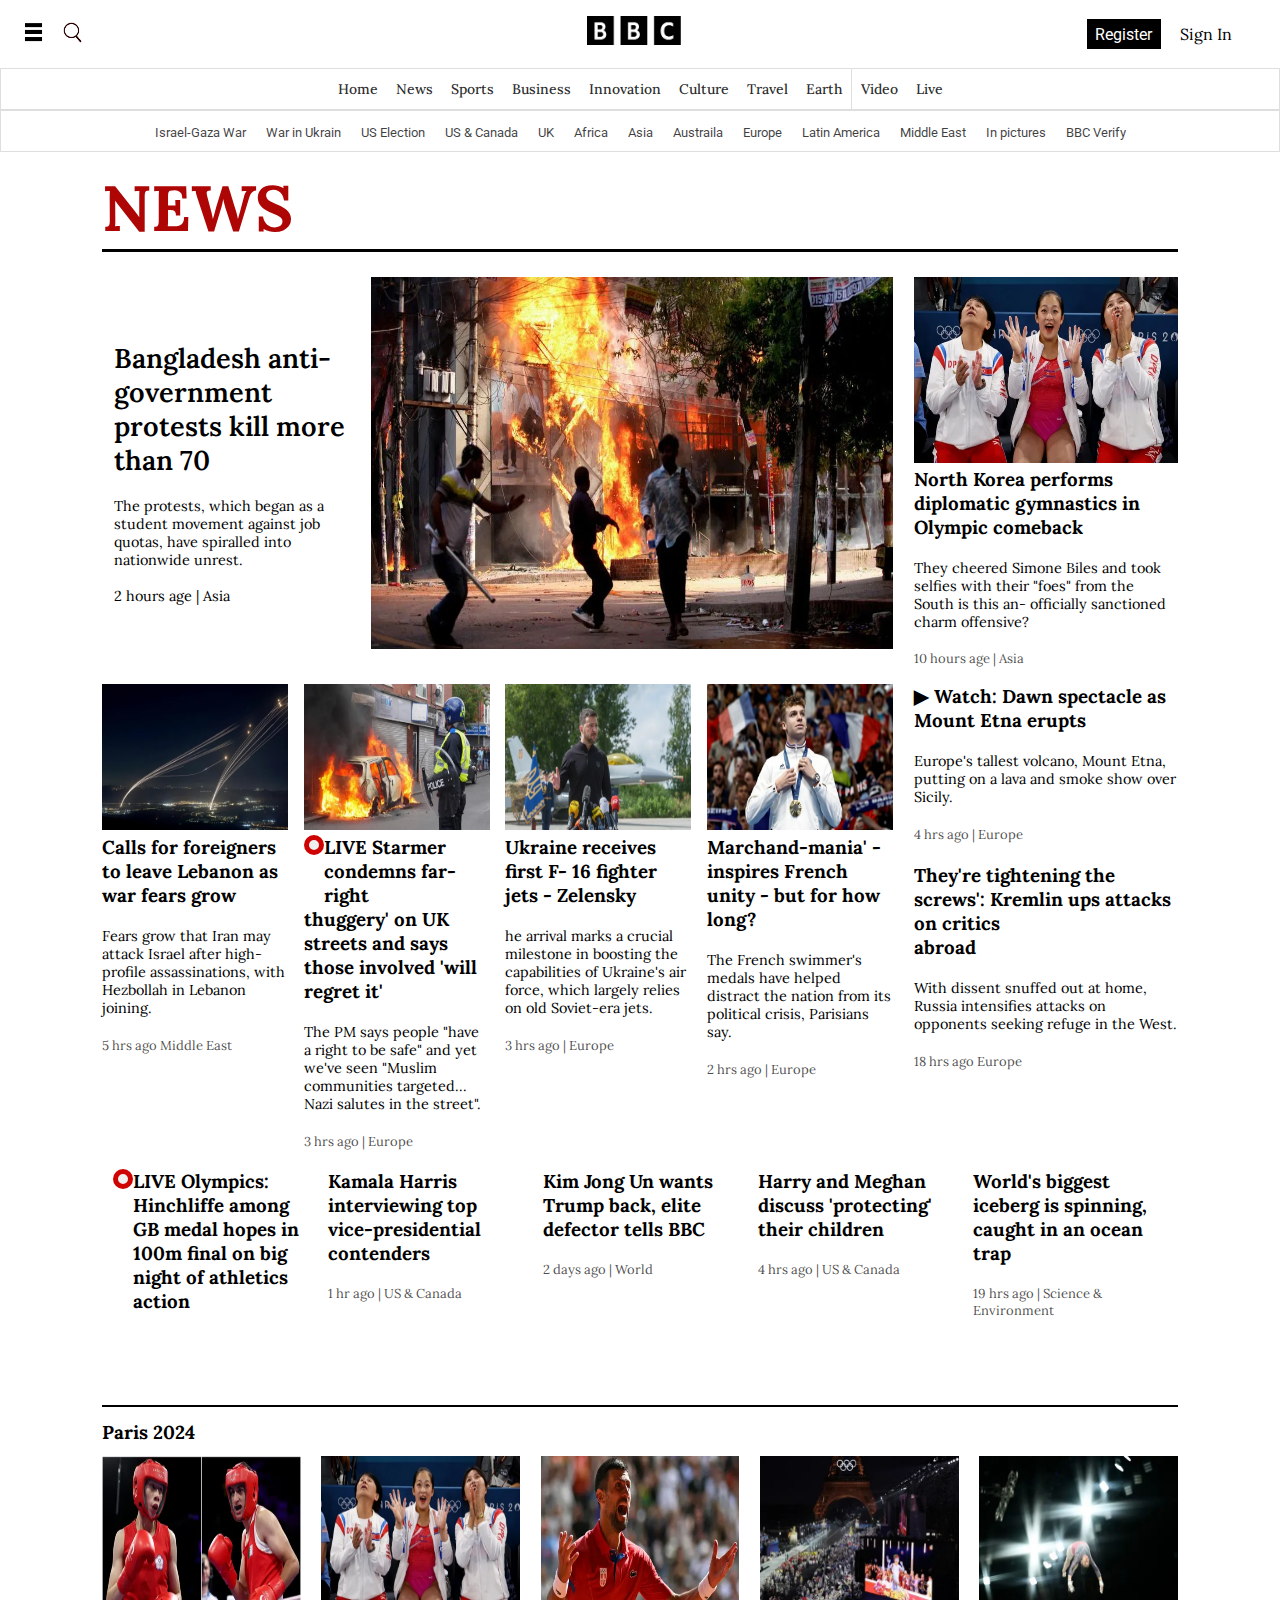
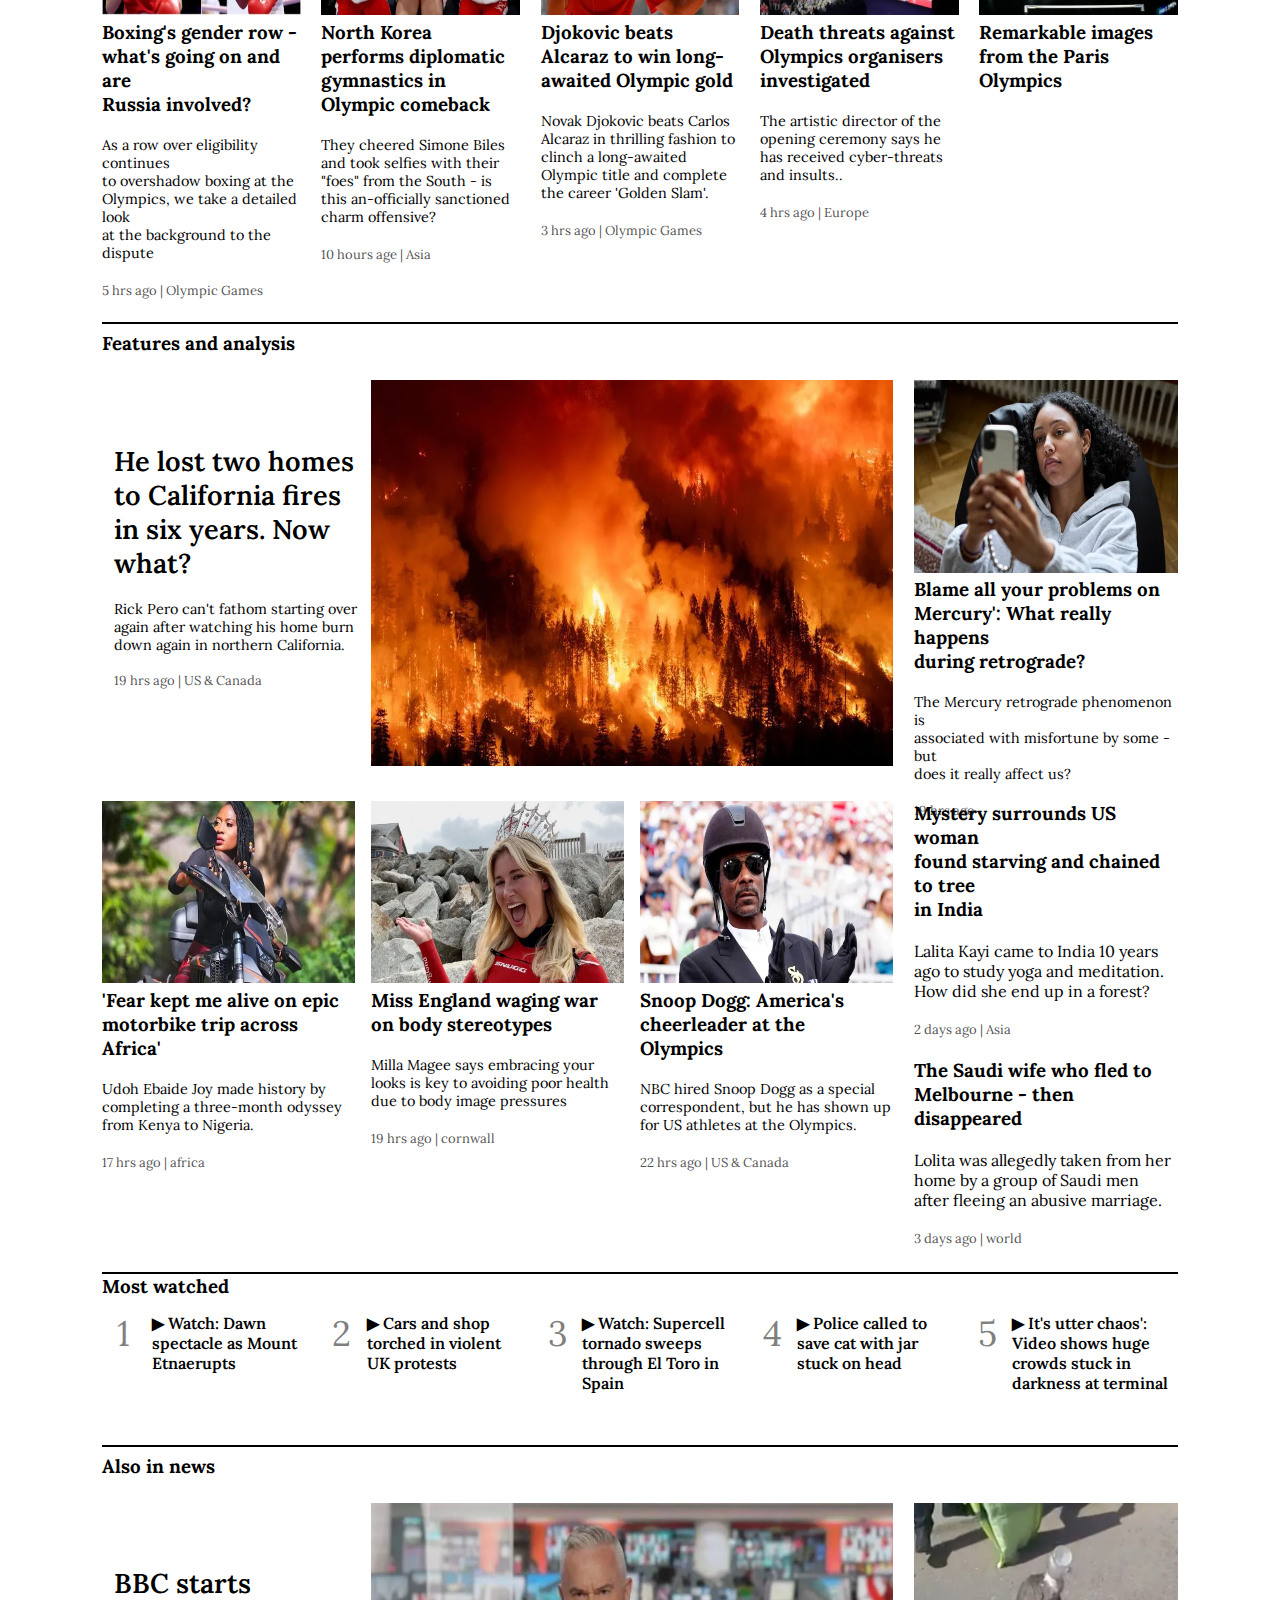
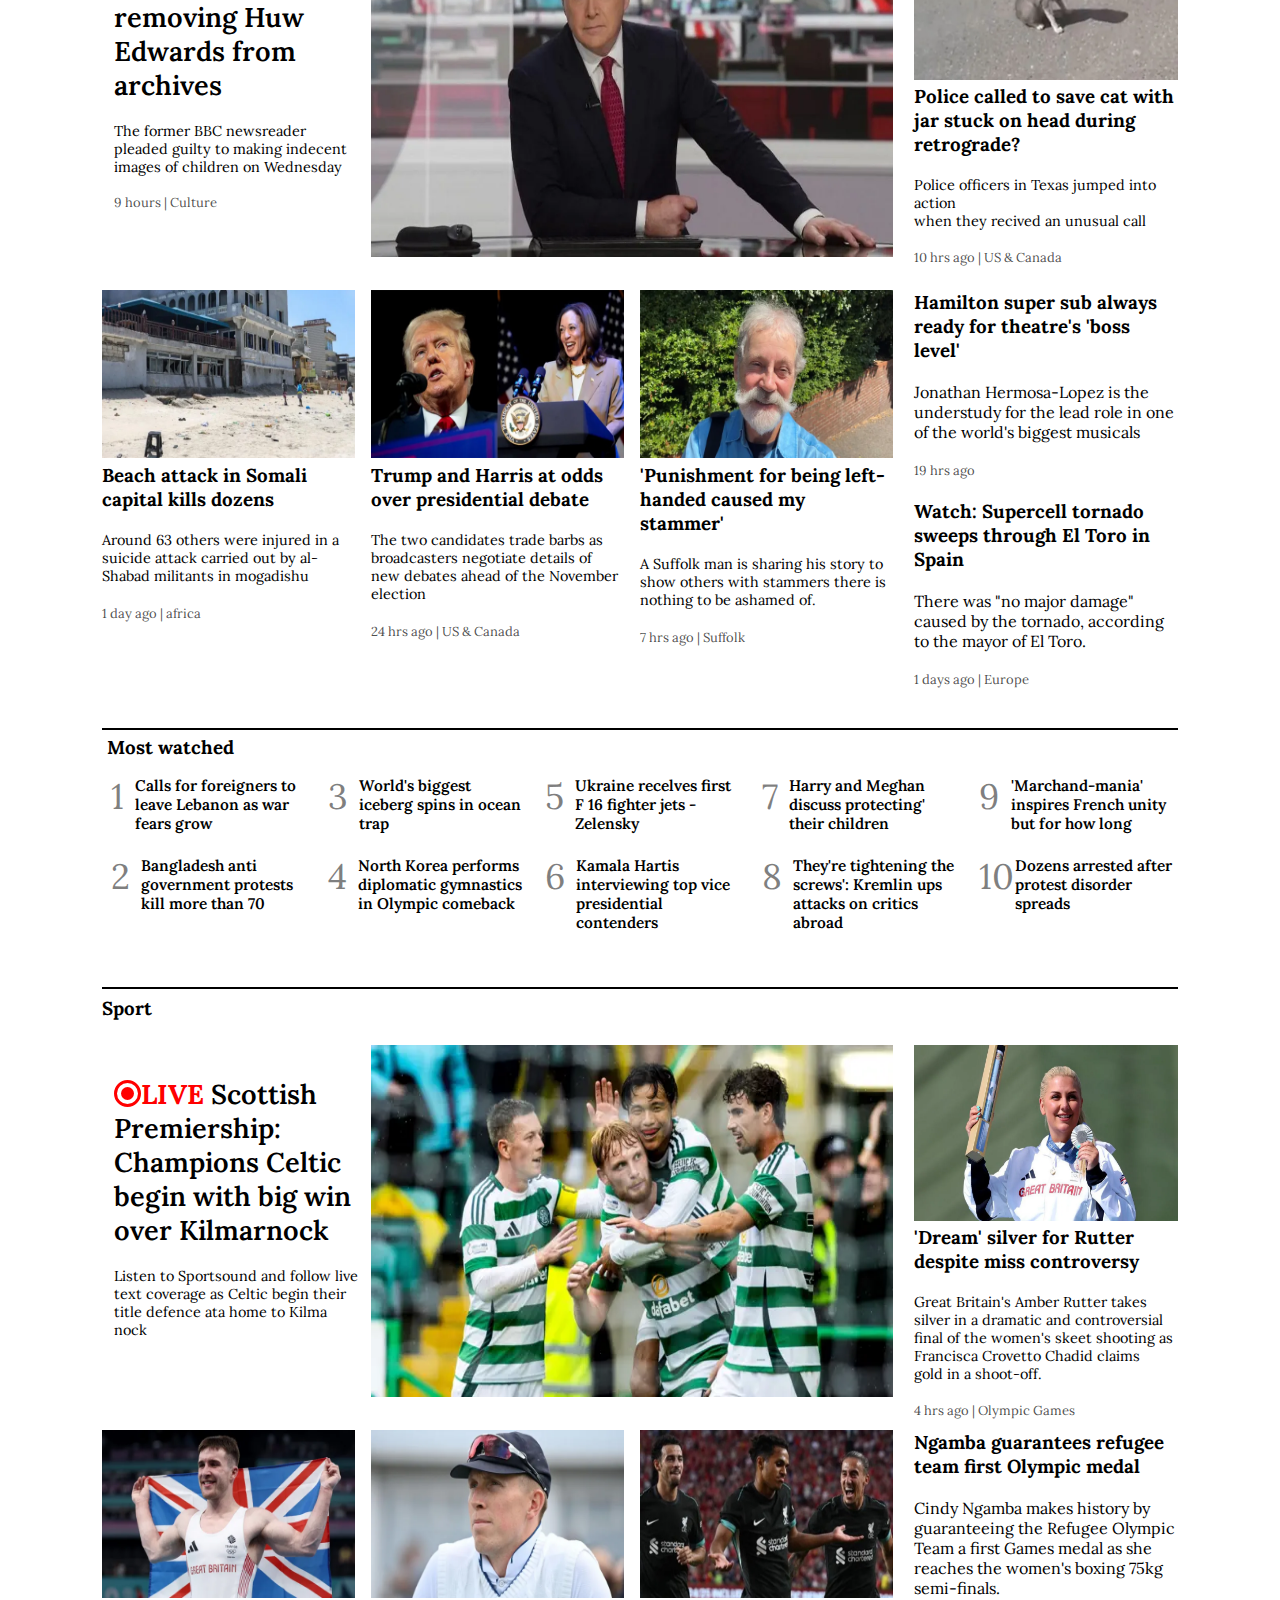
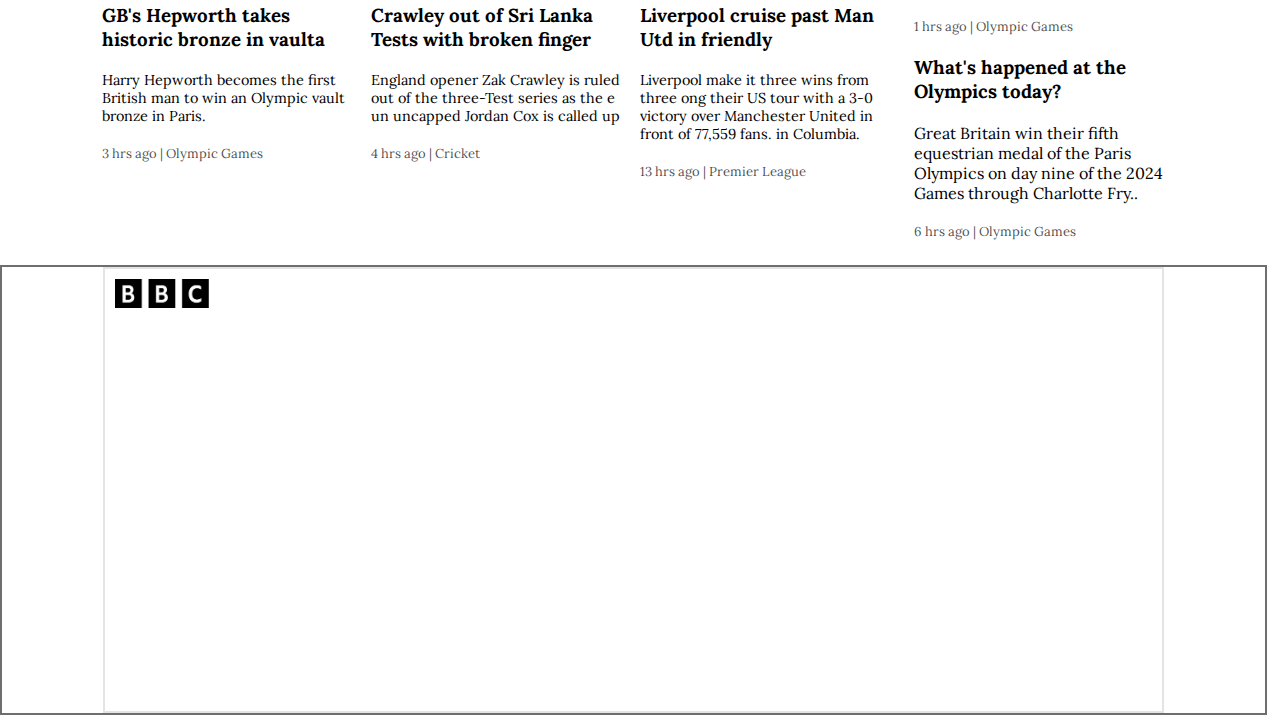
==== commit b3b0784c: "updated index" ====
--- a/index.html
+++ b/index.html
@@ -225,8 +225,8 @@
             <div class="bang">
                 <div class="banddata">
                     <p class="hh1">He lost two homes to California fires in six years. Now what?<p><br>
-                    <p class="para11">Rick Pero can't fathom starting over again after watching his home burn down again in northern California. <br><br>19 hours age | Us & Canada</p>
-                    <p>19 hrs ago | US & Canada</p>
+                    <p class="para11">Rick Pero can't fathom starting over again after watching his home burn down again in northern California. <br><br></p>
+                    <p class="cone_4">19 hrs ago | US & Canada</p>
                 </div>
                 <div class="bangpic">
                     <img src="Templet/california_fire.webp" alt="pic_of_fire_in_california">
@@ -321,8 +321,8 @@
             <div class="bang">
                 <div class="banddata">
                     <p class="hh1">BBC starts removing Huw Edwards from archives<p><br>
-                    <p class="para11">The former BBC newsreader pleaded guilty to making indecent images of children on Wednesday <br><br>19 hours age | Us & Canada</p>
-                    <p>9 hours | Culture</p>
+                    <p class="para11">The former BBC newsreader pleaded guilty to making indecent images of children on Wednesday <br><br></p>
+                    <p class="cone_4"> 9 hours | Culture</p>
                 </div>
                 <div class="bangpic">
                     <img src="Templet/bbchuw.webp" alt="pic_of_bbc_huw wdward">
@@ -435,22 +435,27 @@
 
             <!-- bangaladesh news -->
             <div class="bang">
-                <div class="banddata bonddata1">
-                    <p class="hh1"><span class="liveboll">LIVE</span> BBC starts removing Huw Edwards from archives<p><br>
-                    <p class="para11">The former BBC newsreader pleaded guilty to making indecent images of children on Wednesday <br><br>19 hours age | Us & Canada</p>
-                    <p>9 hours | Culture</p>
+                <div class="banddata banddata1">
+                    <div class="musfle">
+
+                        <div class="baol"><div class="inner-circle"></div>
+                    </div><p class="hh1"> <span class="liveboll">LIVE</span> Scottish</p>
+                    </div>
+                    <p class="hh1"> Premiership: Champions Celtic begin with big win over Kilmarnock<p><br>
+                    <p class="para11">Listen to Sportsound and follow live text coverage as Celtic begin their title defence ata home to Kilma nock</p>
+                    
                 </div>
                 <div class="bangpic">
-                    <img src="Templet/bbchuw.webp" alt="pic_of_bbc_huw wdward">
+                    <img src="Templet/celtic.webp" alt="pic_of_bbc_huw wdward">
                 </div>
             </div>
 
             <!-- reagerds north korea news  -->
             <div class="northkorea">
-                <img src="Templet/police-save-cat.webp" alt="pic__police_save _cate"><br>
-                    <h3>Police called to save cat with jar stuck on head during retrograde?</h3><br>
-                    <p class="para11">Police officers in Texas jumped into action <br> when they recived an unusual call
-                       <br> <br><span class="cone_4">10 hrs ago | US & Canada</span>
+                <img src="Templet/rutter.webp" alt="pic__police_save _cate"><br>
+                    <h3>'Dream' silver for Rutter despite miss controversy</h3><br>
+                    <p class="para11">Great Britain's Amber Rutter takes silver in a dramatic and controversial final of the women's skeet shooting as Francisca Crovetto Chadid claims gold in a shoot-off.
+                       <br> <br><span class="cone_4">4 hrs ago | Olympic Games</span>
                     </p>
             </div>
 
@@ -458,22 +463,22 @@
             <div class="content_4">
 
                 <div class="news_1">
-                    <div class="cone_1"><img src="Templet/beachattack.webp" alt="pic_of_beach_attack"></div>
-                    <div class="cone_2"><h3>Beach attack in Somali capital kills dozens</h3></div><br>
-                    <div class="cone_3"><p class="para11">Around 63 others were injured in a suicide attack carried out by al-Shabad militants in mogadishu</p></div><br>
-                    <div class="cone_4">1 day ago | africa</div>
-                </div>
-                <div class="news_1">
-                    <div class="cone_1"><img src="Templet/trumpandharris.webp" alt="trump_pic"></div>
-                    <div class="cone_2"><h3>Trump and Harris at odds over presidential debate</h3></div><br>
-                    <div class="cone_3"><p class="para11"> The two candidates trade barbs as broadcasters negotiate details of new debates ahead of the November election</p></div><br>
-                    <div class="cone_4"><p>24 hrs ago | US & Canada</p></div>
-                </div>
-                <div class="news_1">
-                    <div class="cone_1"><img src="Templet/suffolkman_punishment.webp" alt="suffolkman_punishment"></div>
-                    <div class="cone_2"><h3>'Punishment for being left-handed caused my stammer'</h3></div><br>
-                    <div class="cone_3"><p class="para11">A Suffolk man is sharing his story to show others with stammers there is nothing to be ashamed of.</p></div><br>
-                    <div class="cone_4"><p>7 hrs ago | Suffolk</p></div>
+                    <div class="cone_1"><img src="Templet/gb'shepworth.webp" alt="pic_of_beach_attack"></div>
+                    <div class="cone_2"><h3>GB's Hepworth takes historic bronze in vaulta </h3></div><br>
+                    <div class="cone_3"><p class="para11">Harry Hepworth becomes the first British man to win an Olympic vault bronze in Paris.</p></div><br>
+                    <div class="cone_4">3 hrs ago | Olympic Games</div>
+                </div>
+                <div class="news_1">
+                    <div class="cone_1"><img src="Templet/crawley_sri_lanka.webp" alt="trump_pic"></div>
+                    <div class="cone_2"><h3>Crawley out of Sri Lanka Tests with broken finger</h3></div><br>
+                    <div class="cone_3"><p class="para11">England opener Zak Crawley is ruled out of the three-Test series as the e un uncapped Jordan Cox is called up</p></div><br>
+                    <div class="cone_4"><p>4 hrs ago | Cricket</p></div>
+                </div>
+                <div class="news_1">
+                    <div class="cone_1"><img src="Templet/WhatsApp Image 2024-08-22 at 23.46.52_484cfe6e.jpg" alt="suffolkman_punishment"></div>
+                    <div class="cone_2"><h3>Liverpool cruise past Man Utd in friendly</h3></div><br>
+                    <div class="cone_3"><p class="para11">Liverpool make it three wins from three ong their US tour with a 3-0 victory over Manchester United in front of 77,559 fans. in Columbia.</p></div><br>
+                    <div class="cone_4"><p>13 hrs ago | Premier League</p></div>
                 </div>
                 
 
@@ -481,16 +486,21 @@
 
             <!-- conatiner for cell4 -->
             <div class="mount">
-                <div><h3> Hamilton super sub always ready for theatre's 'boss level' </h3></div><br>
-                    <div><p> Jonathan Hermosa-Lopez is the understudy for the lead role in one of the world's biggest musicals</p></div><br>
-                    <div><p class="cone_4">19 hrs ago</p></div><br>
-                    <div><h3>Watch: Supercell tornado sweeps through El Toro in Spain </h3></div><br>
-                    <div><p>There was "no major damage" caused by the tornado, according to the mayor of El Toro.</p></div><br>
-                    <div><p class="cone_4">1 days ago | Europe</p></div>
-            </div>
-
-        </div>
-    </section>
-
+                <div><h3> Ngamba guarantees refugee team first Olympic medal </h3></div><br>
+                    <div><p> Cindy Ngamba makes history by guaranteeing the Refugee Olympic Team a first Games medal as she reaches the women's boxing 75kg semi-finals.</p></div><br>
+                    <div><p class="cone_4">1 hrs ago | Olympic Games</p></div><br>
+                    <div><h3>What's happened at the Olympics today?</h3></div><br>
+                    <div><p>Great Britain win their fifth equestrian medal of the Paris Olympics on day nine of the 2024 Games through Charlotte Fry..</p></div><br>
+                    <div><p class="cone_4">6 hrs ago | Olympic Games</p></div>
+            </div>
+
+        </div>
+    </section>
+    <section class="footer">
+        <div class="container3">
+            <a href="index.html"><img src="Templet/orig.png" alt="BBC_logo"></a>
+
+        </div>
+    </section>
 </body>
 </html>--- a/style1.css
+++ b/style1.css
@@ -55,7 +55,7 @@
     width: 33%;
 }
 
-.navbar2 img{
+.navbar2 img,.container3 img{
     height: 29px;
     width: 94px;
 }
@@ -131,6 +131,29 @@
     background-color: bisque; 
      padding-top: 7.2%;
 } */
+
+
+
+/* Navbar should always be on top */
+.sec1 {
+    position: sticky;
+    top: 0;
+    background-color: rgb(255, 255, 255);
+    z-index: 1000; /* High z-index to stay on top */
+}
+
+/* Other elements should have a lower z-index */
+.bang, .northkorea, .content_4, .mount, .content_l5 {
+    position: relative; /* Position relative or static */
+    z-index: 1; /* Lower z-index or none */
+}
+
+.bangpic img, .northkorea img, .content_4 .news_1 img {
+    z-index: 0; /* Ensure images do not overlap navbar */
+}
+
+
+
 
 .header3{
     height: 5.5%;
@@ -274,7 +297,7 @@
 
 .news_1 .cone_1{
     width: 100%;
-    height: 32%;
+    height: 34%;
     margin-bottom: 5px;
 }
 
@@ -455,4 +478,62 @@
     width: 34%;
     padding: 5% 1% 8% 1.5%;
     height: 100%;
-}+}
+.banddata .baol{
+    width: 27px;
+    height: 27px;
+    border: 3px solid red; /* Outer red ring */
+    border-radius: 50%;
+    display: flex;
+    align-items: center;
+    justify-content: center;
+    position: relative;
+
+    /* margin: 50px auto; */
+    /* border: 4px solid red; */
+
+}
+.musfle{
+    display: flex;
+    align-items: center;
+}
+.inner-circle {
+    width: 13px;
+    height: 13px;
+    background-color: red; /* Inner red circle */
+    border-radius: 50%;
+    animation: blink 1s infinite; /* Blink animation */
+}
+
+/* Blink Animation */
+@keyframes blink {
+    0% {
+        opacity: 1;
+    }
+    50% {
+        opacity: 0;
+    }
+    100% {
+        opacity: 1;
+    }
+}
+
+.sec5 .container1 .banddata1{
+    width: 34%;
+    padding: 4% 1% 10% 1.5%;
+    height: 100%;
+}
+
+.footer{
+    border: 2px solid rgba(0, 0, 0, 0.567);
+    width: 99vw;
+    height: 50vh;
+}
+.footer .container3{
+    width: 84%;
+    padding: 10px;
+    height: 100%;
+    margin: 0px auto;
+    border: 2px solid rgba(128, 128, 128, 0.21);
+}
+
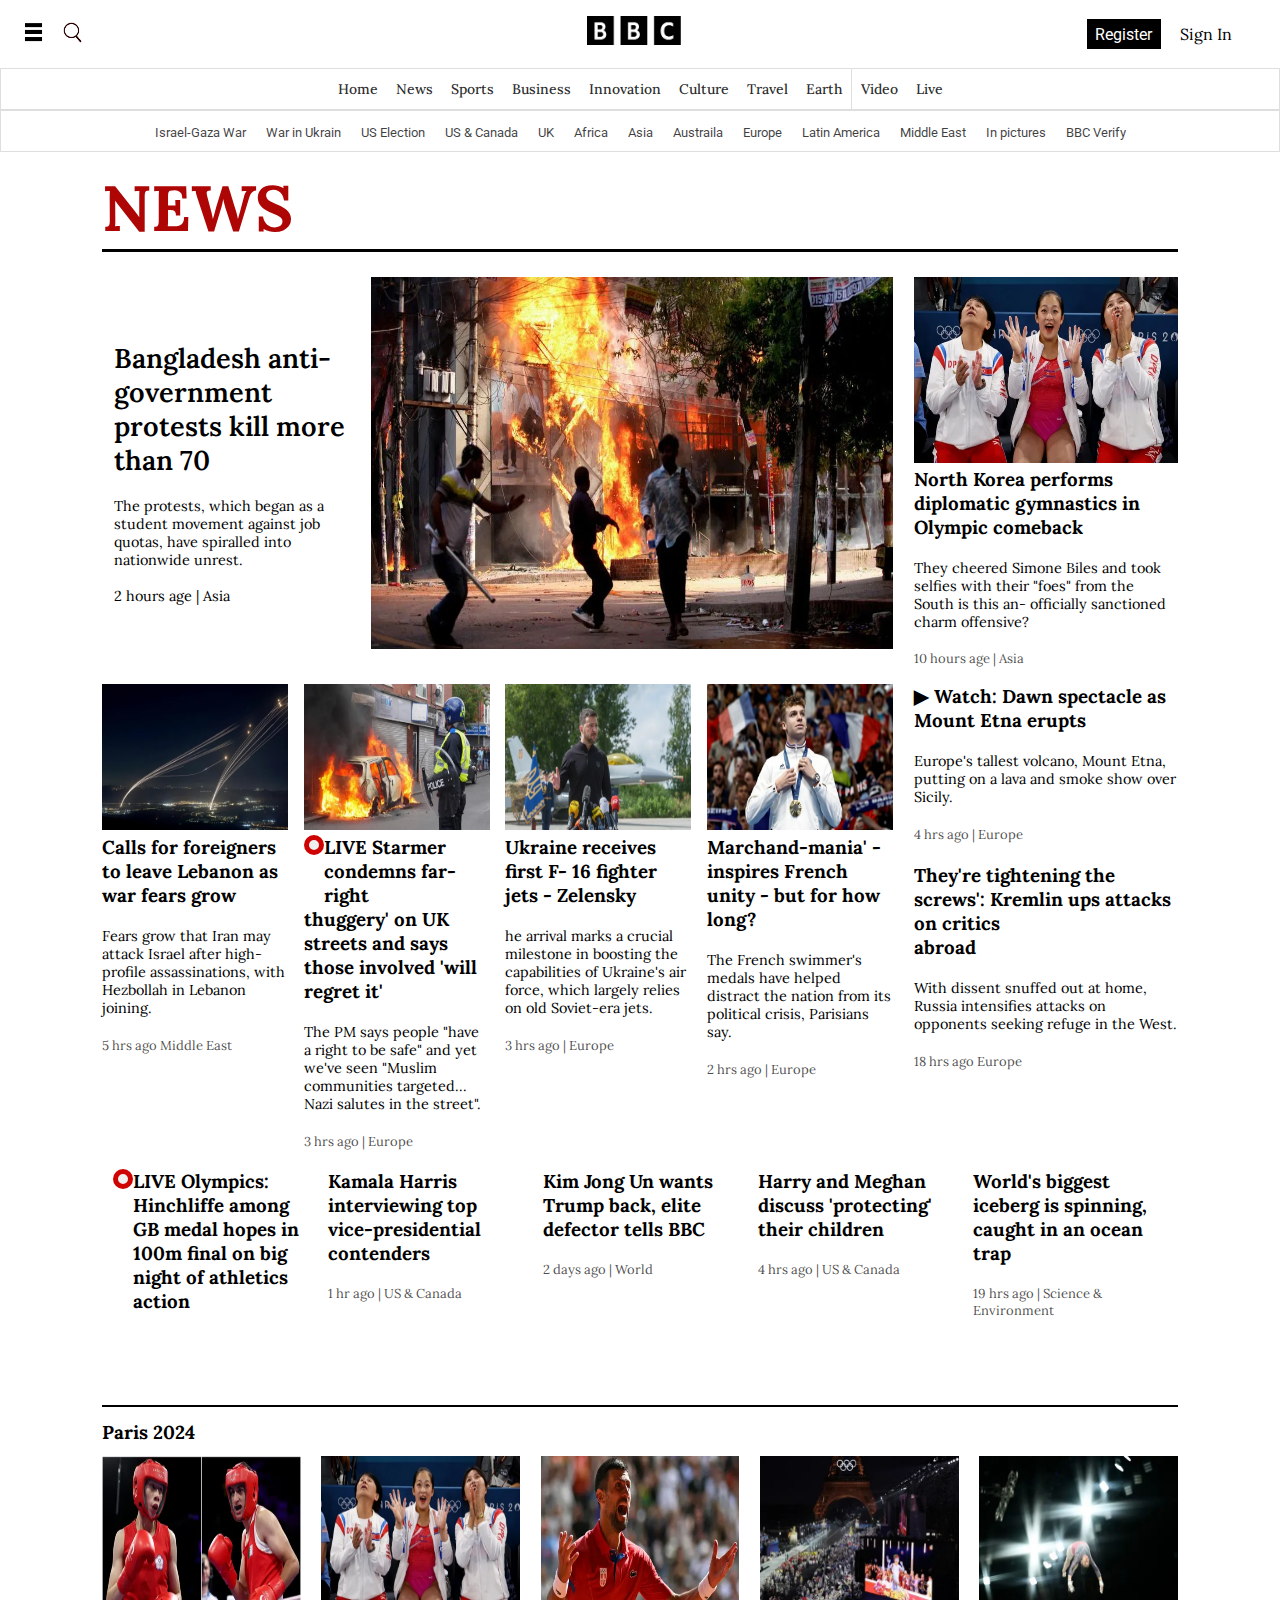
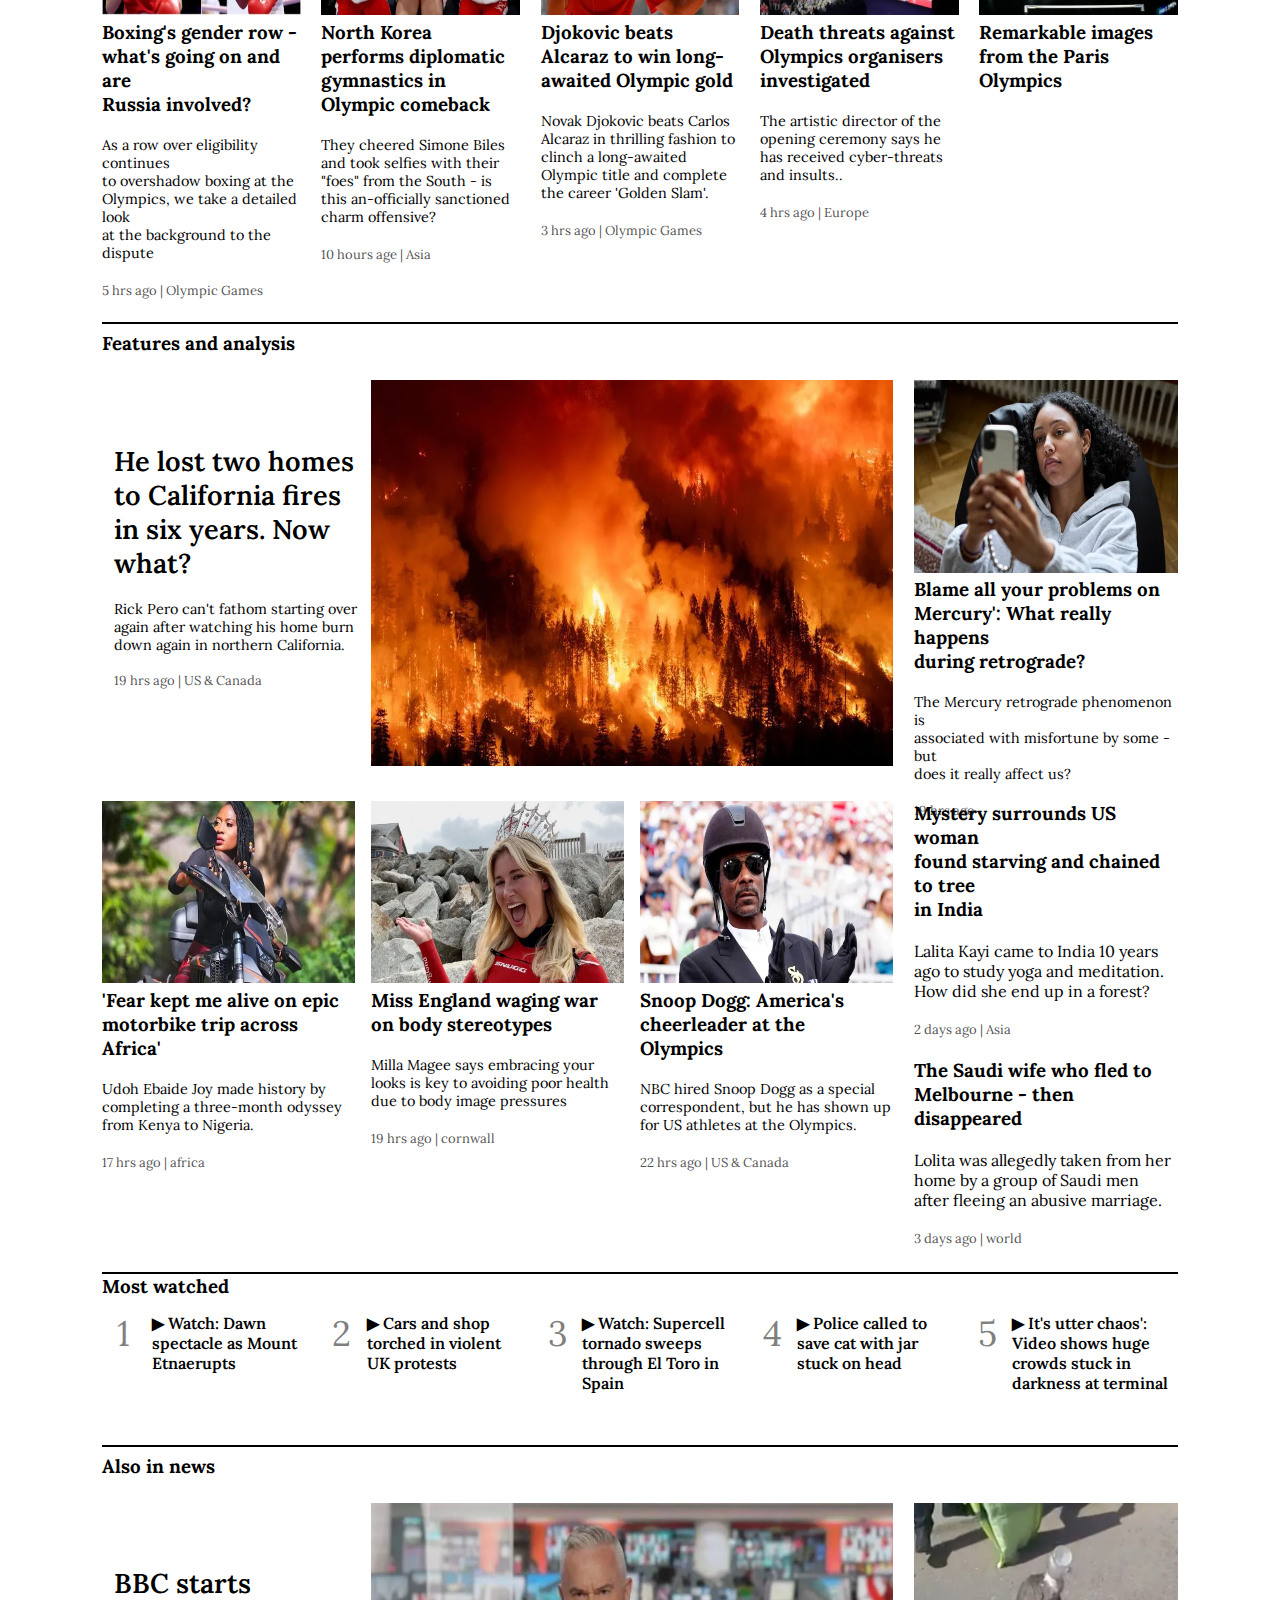
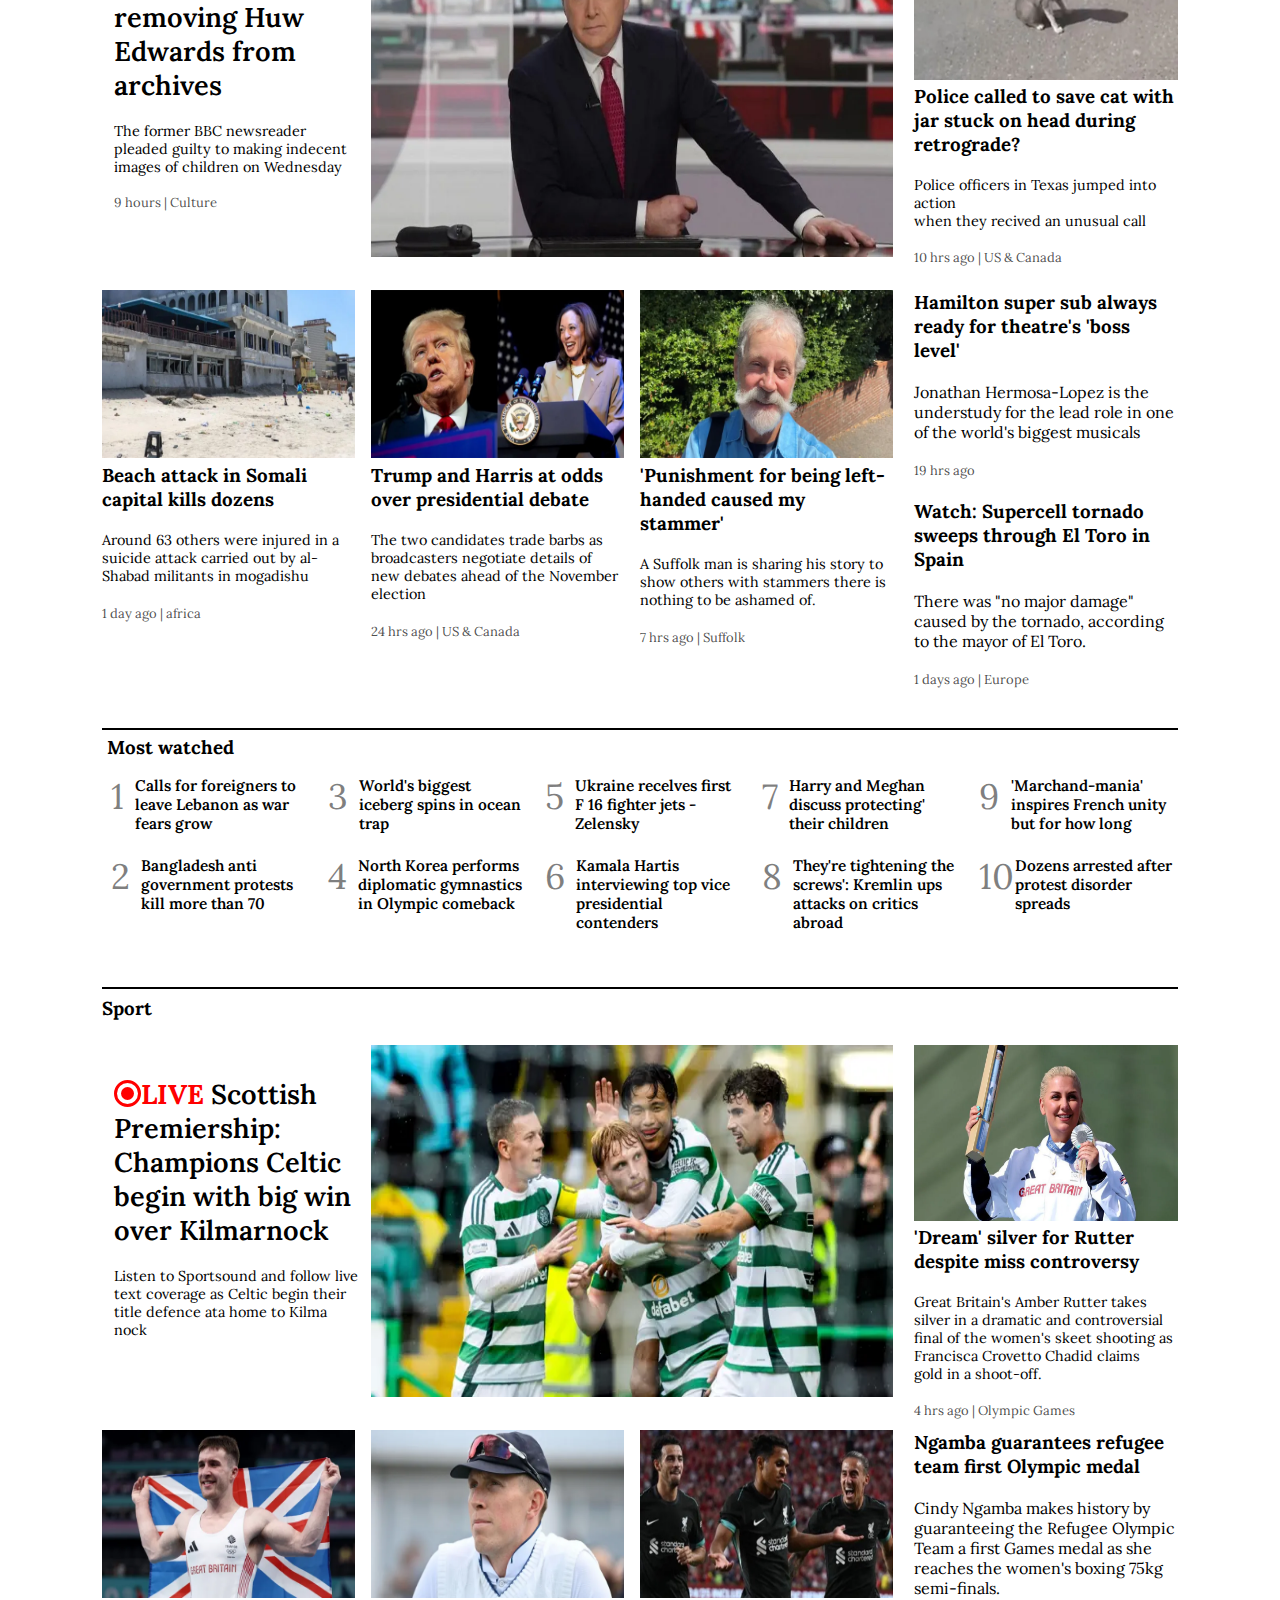
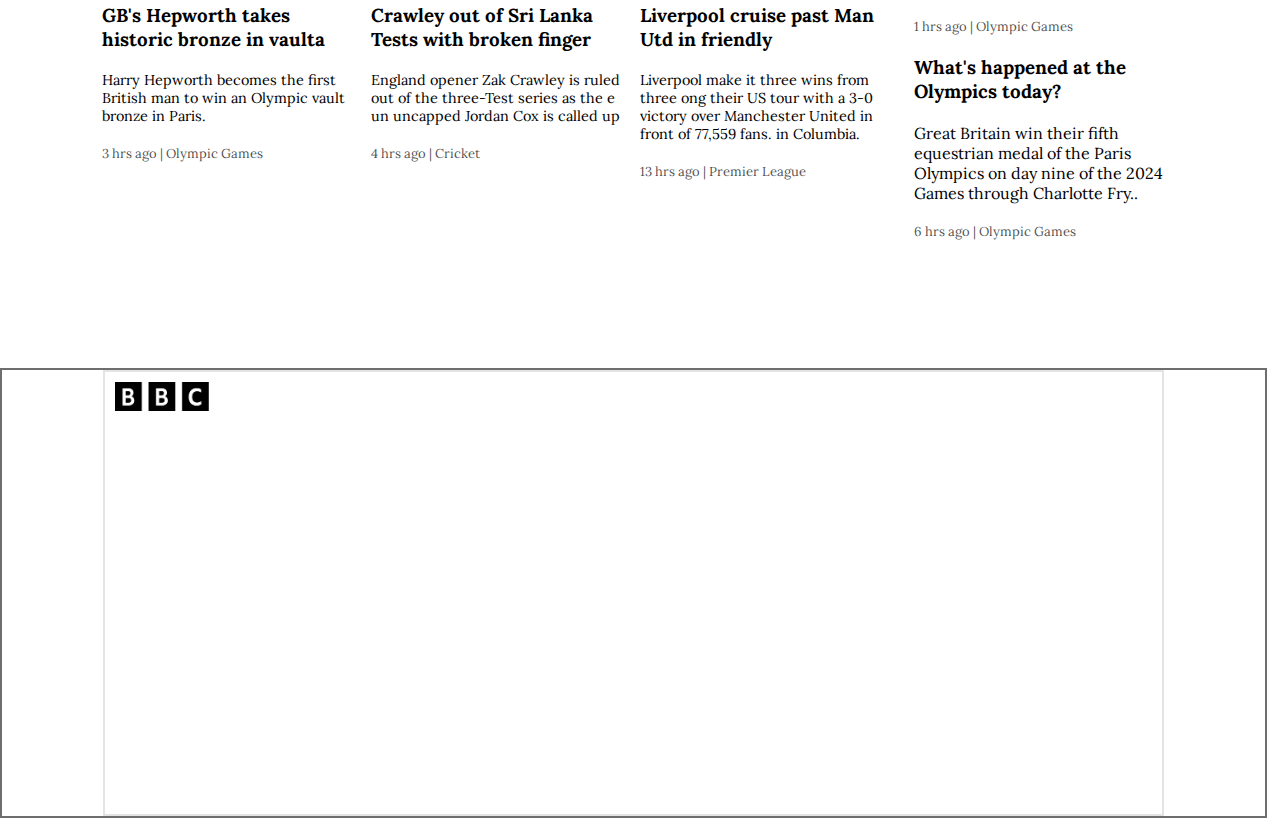
==== commit adc5a35a: "error" ====
--- a/index.html
+++ b/index.html
@@ -55,7 +55,7 @@
 
     </nav>
     <!--  section 2 starts here -->
-    <section class="sec2">
+    <div class="sec2">
 
         <header class="header3">
             <ul class="navbar5">
@@ -78,10 +78,10 @@
         <div class="mainnewshead">
             <h1>NEWS</h1>
         </div>
-    </section>
+    </div>
 
     <!-- section 3 news headlings -->
-    <section class="sec3">
+    <div class="sec3">
 
         <div class="container1">
 
@@ -173,11 +173,11 @@
             </div>
         </div>
  
-    </section><br>
+    </div><br>
 
 
     <!-- section 4 starts here -->
-    <section class="sec4">
+    <div class="sec4">
         <div class="head112"><h3>Paris 2024</h3></div>
 
         <div class="content_p1">
@@ -214,10 +214,10 @@
 
         </div>
 
-    </section>
-
-
-    <section class="sec5">
+    </div>
+
+
+    <div class="sec5">
         <div class="para22"><h3>Features and analysis</h3></div>
         <div class="container1">
 
@@ -278,10 +278,10 @@
             </div>
 
         </div>
-    </section>
-
-
-    <section class="sec6">
+    </div>
+
+
+    <div class="sec6">
         <div class="most11">
             <h3>Most watched</h3>
 
@@ -309,11 +309,11 @@
                 <div class="subcont"><p>&#9654; It's utter chaos': Video shows huge crowds stuck in darkness at terminal</p></div>
             </div>
         </div>
-    </section>
+    </div>
 
 
     
-    <section class="sec5">
+    <div class="sec5">
         <div class="para22"><h3>Also in news</h3></div>
         <div class="container1">
 
@@ -374,10 +374,10 @@
             </div>
 
         </div>
-    </section>
-
-
-        <section class="sec7">
+    </div>
+
+
+        <div class="sec7">
             <div class="most11">
                 <h3>Most watched</h3>
     
@@ -427,9 +427,9 @@
                 </div>
             </div>
         
-    </section>
-
-    <section class="sec5">
+        </div>
+
+    <div class="sec5">
         <div class="para22"><h3>Sport</h3></div>
         <div class="container1">
 
@@ -475,7 +475,7 @@
                     <div class="cone_4"><p>4 hrs ago | Cricket</p></div>
                 </div>
                 <div class="news_1">
-                    <div class="cone_1"><img src="Templet/WhatsApp Image 2024-08-22 at 23.46.52_484cfe6e.jpg" alt="suffolkman_punishment"></div>
+                    <div class="cone_1"><img src="Templet/whatsapp.jpg" alt="suffolkman_punishment"></div>
                     <div class="cone_2"><h3>Liverpool cruise past Man Utd in friendly</h3></div><br>
                     <div class="cone_3"><p class="para11">Liverpool make it three wins from three ong their US tour with a 3-0 victory over Manchester United in front of 77,559 fans. in Columbia.</p></div><br>
                     <div class="cone_4"><p>13 hrs ago | Premier League</p></div>
@@ -495,12 +495,12 @@
             </div>
 
         </div>
-    </section>
-    <section class="footer">
+    </div>
+    <div class="footer">
         <div class="container3">
             <a href="index.html"><img src="Templet/orig.png" alt="BBC_logo"></a>
 
         </div>
-    </section>
+    </div>
 </body>
 </html>--- a/style1.css
+++ b/style1.css
@@ -528,6 +528,7 @@
     border: 2px solid rgba(0, 0, 0, 0.567);
     width: 99vw;
     height: 50vh;
+    margin-top: 10%;
 }
 .footer .container3{
     width: 84%;
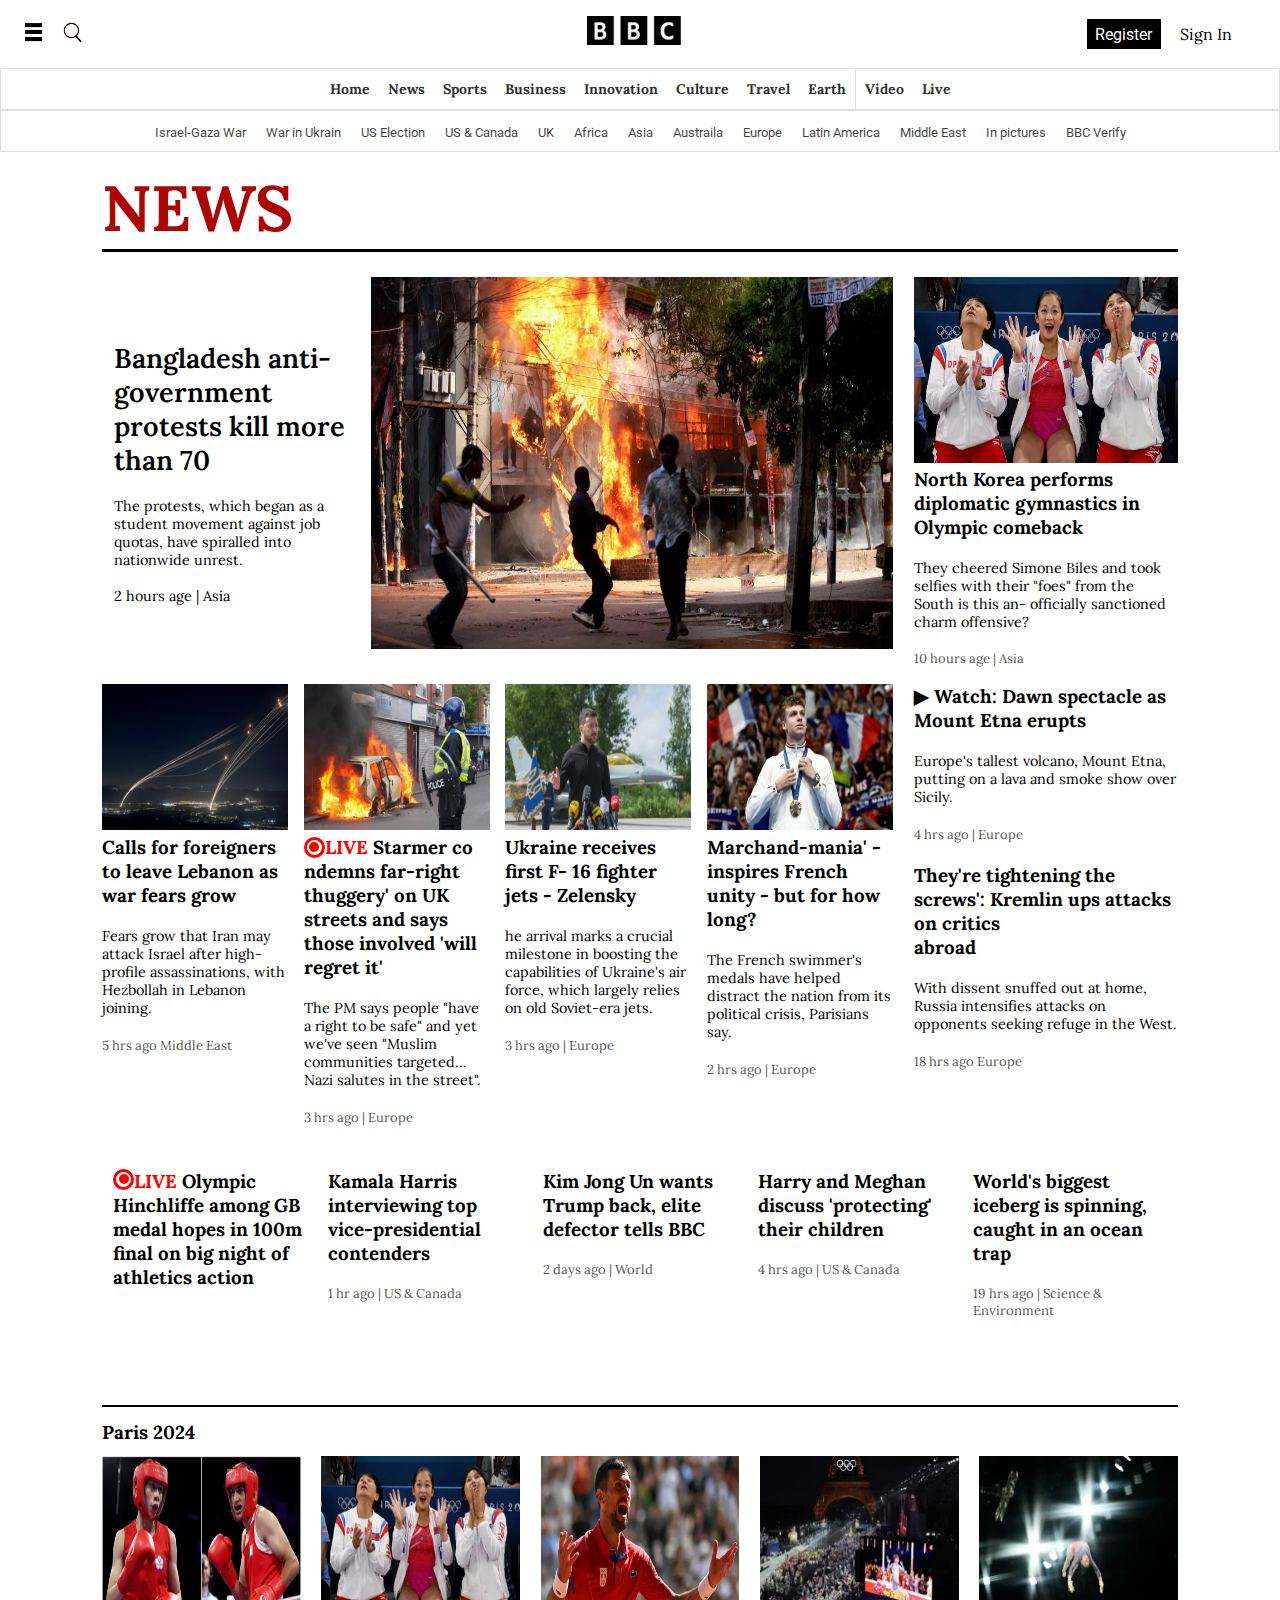
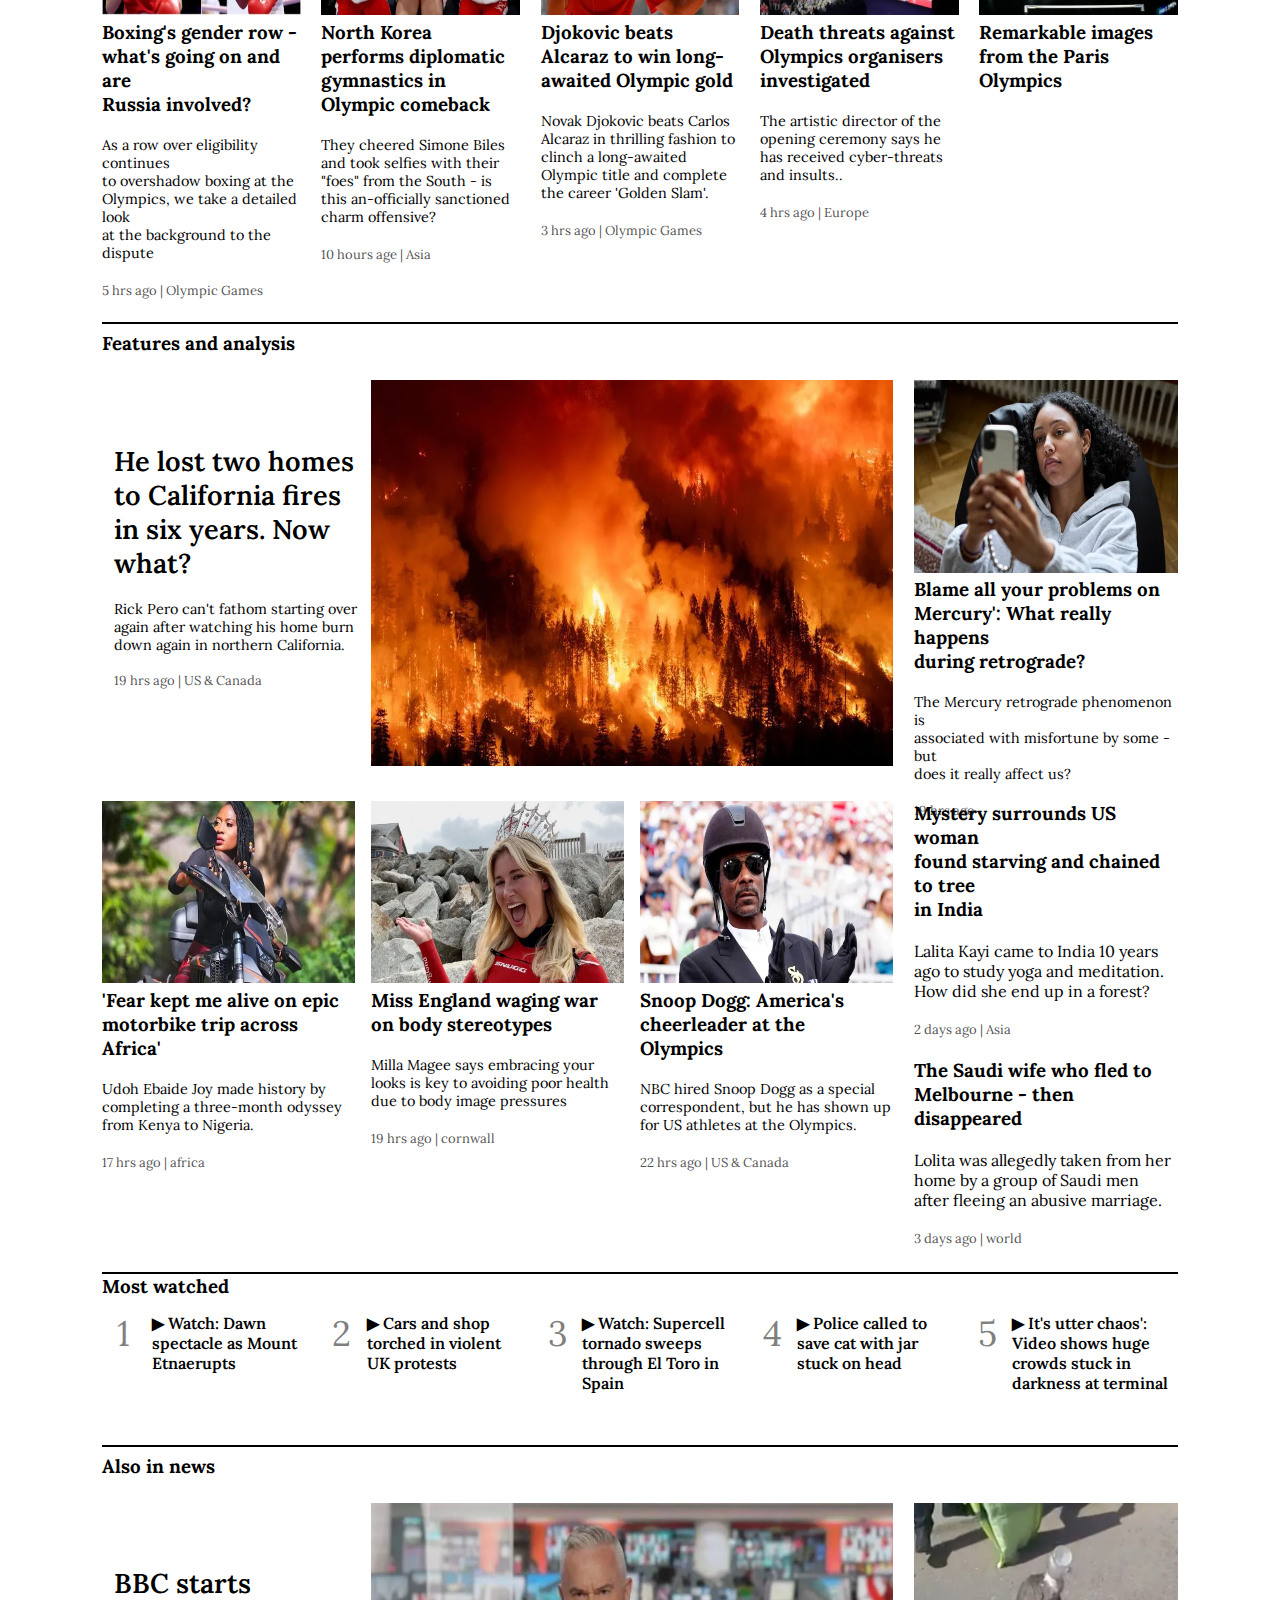
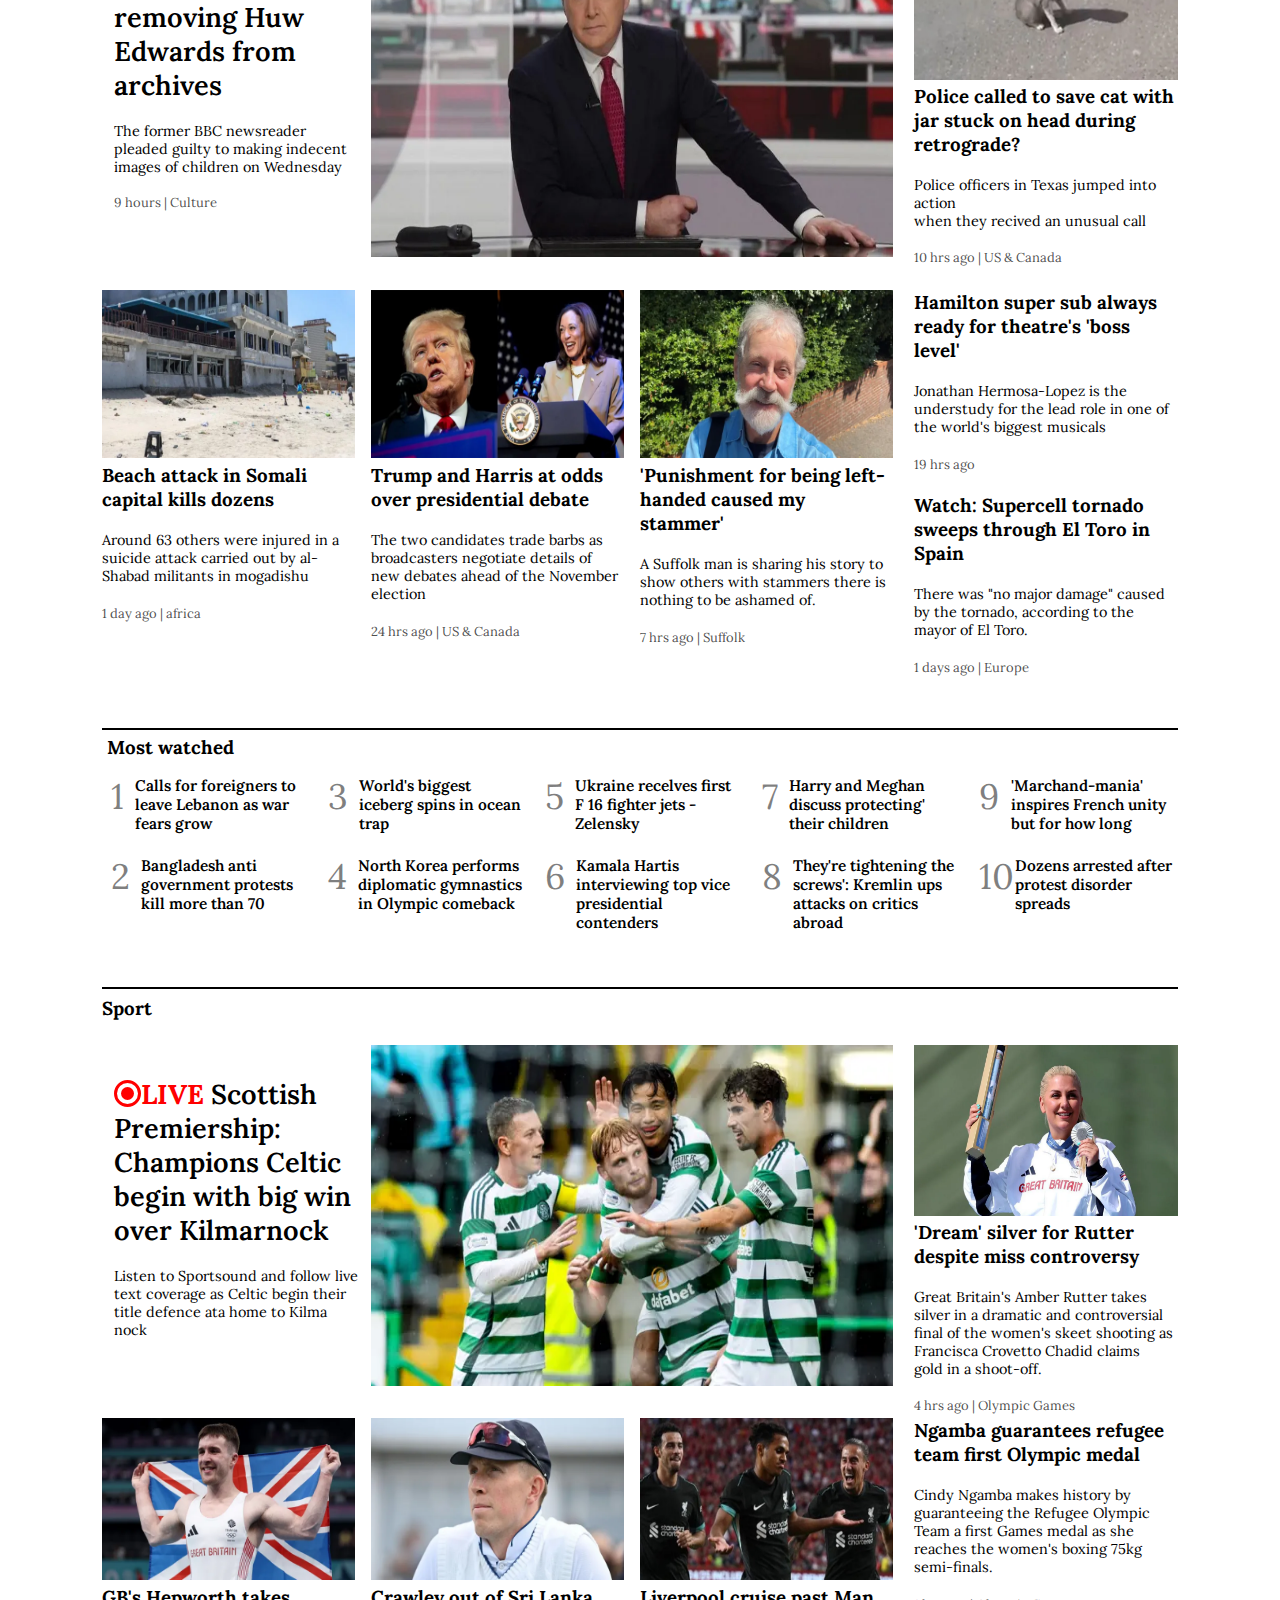
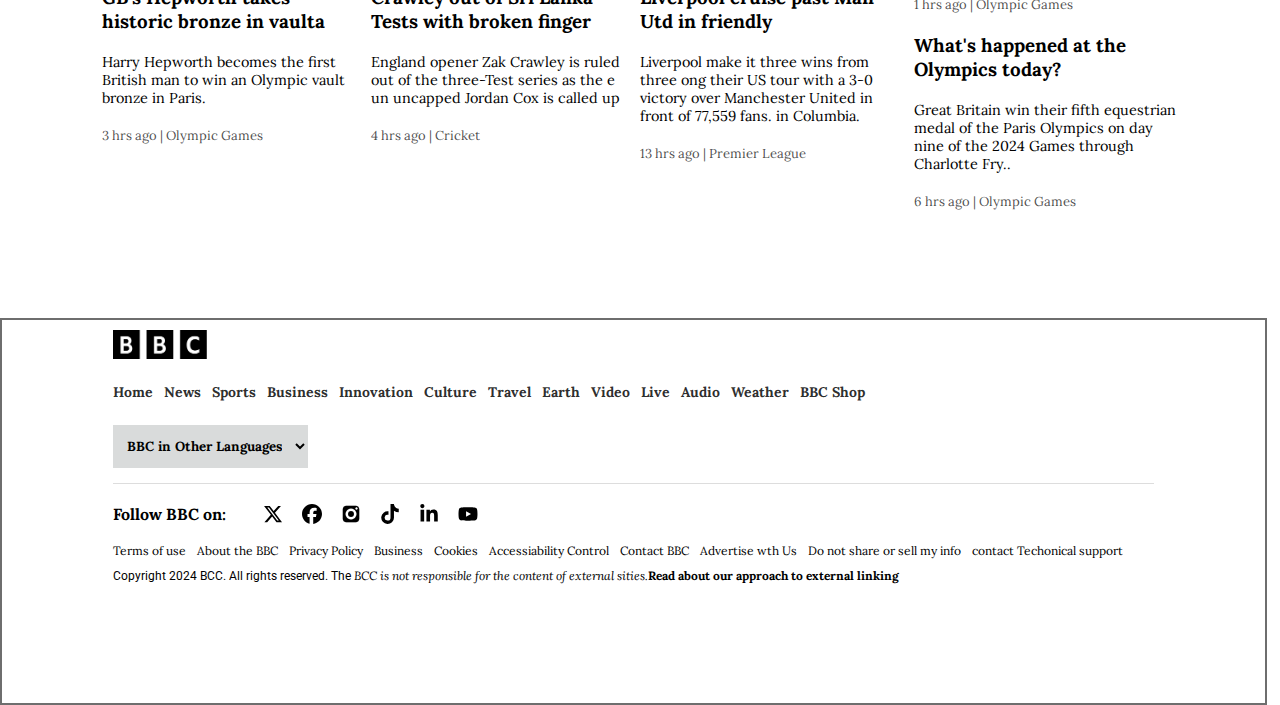
==== commit 790c9fca: "completed" ====
--- a/index.html
+++ b/index.html
@@ -117,8 +117,20 @@
                 </div>
                 <div class="news_1">
                     <div class="cone_1"><img src="Templet/stramer_UK_street.png" alt="Starmer_condemns_far_right"></div>
-                    <div class="cone_2"><button class="live" ></button><h3><span class="ssan">LIVE</span> Starmer condemns far-right </h3></div>
-                    <div class="cone_2" ><h3> thuggery' on UK streets and says those involved 'will regret it'</h3></div><br>
+                    <div class="cone_2">
+
+                        <div class="livm"> 
+                            <div class="outer">
+                                <div class="inner">
+        
+                                </div>
+                            </div>
+                            <h3> <span class="liveboll">LIVE</span> Starmer co</h3>
+                        </div>
+
+                        <!-- <h3><span class="ssan">LIVE</span> Starmer condemns far-right </h3> -->
+                    </div>
+                    <div class="cone_2" ><h3>ndemns far-right thuggery' on UK streets and says those involved 'will regret it'</h3></div><br>
                     <div class="cone_3"><p class="para11"> The PM says people "have a right to be safe" and yet we've seen "Muslim communities targeted... Nazi salutes in the street".</p></div><br>
                     <div class="cone_4"><p>3 hrs ago | Europe</p></div>
 
@@ -153,7 +165,16 @@
         <!-- starts new container for another data -->
         <div class="content_l5">
             <div class="l5_new1">
-                <div class="cone_2"><button class="live" ></button><h3><span class="ssan">LIVE</span> Olympics: <br> Hinchliffe  among GB medal hopes in 100m final on big night of athletics action</h3></div>
+                <div class="cone_2">
+                    <div class="livm"> 
+                    <div class="outer">
+                        <div class="inner">
+
+                        </div>
+                    </div>
+                    <h3> <span class="liveboll">LIVE</span> Olympic</h3>
+                </div>
+                <h3>  Hinchliffe  among GB medal hopes in 100m final on big night of athletics action</h3></div>
             </div>
             <div class="l5_new1">
                 <div><h3>Kamala Harris interviewing top vice-presidential contenders</h3></div><br>
@@ -366,10 +387,10 @@
             <!-- conatiner for cell4 -->
             <div class="mount">
                 <div><h3> Hamilton super sub always ready for theatre's 'boss level' </h3></div><br>
-                    <div><p> Jonathan Hermosa-Lopez is the understudy for the lead role in one of the world's biggest musicals</p></div><br>
+                    <div><p class="para11"> Jonathan Hermosa-Lopez is the understudy for the lead role in one of the world's biggest musicals</p></div><br>
                     <div><p class="cone_4">19 hrs ago</p></div><br>
                     <div><h3>Watch: Supercell tornado sweeps through El Toro in Spain </h3></div><br>
-                    <div><p>There was "no major damage" caused by the tornado, according to the mayor of El Toro.</p></div><br>
+                    <div><p class="para11">There was "no major damage" caused by the tornado, according to the mayor of El Toro.</p></div><br>
                     <div><p class="cone_4">1 days ago | Europe</p></div>
             </div>
 
@@ -487,10 +508,10 @@
             <!-- conatiner for cell4 -->
             <div class="mount">
                 <div><h3> Ngamba guarantees refugee team first Olympic medal </h3></div><br>
-                    <div><p> Cindy Ngamba makes history by guaranteeing the Refugee Olympic Team a first Games medal as she reaches the women's boxing 75kg semi-finals.</p></div><br>
+                    <div><p class="para11"> Cindy Ngamba makes history by guaranteeing the Refugee Olympic Team a first Games medal as she reaches the women's boxing 75kg semi-finals.</p></div><br>
                     <div><p class="cone_4">1 hrs ago | Olympic Games</p></div><br>
                     <div><h3>What's happened at the Olympics today?</h3></div><br>
-                    <div><p>Great Britain win their fifth equestrian medal of the Paris Olympics on day nine of the 2024 Games through Charlotte Fry..</p></div><br>
+                    <div><p class="para11">Great Britain win their fifth equestrian medal of the Paris Olympics on day nine of the 2024 Games through Charlotte Fry..</p></div><br>
                     <div><p class="cone_4">6 hrs ago | Olympic Games</p></div>
             </div>
 
@@ -499,8 +520,60 @@
     <div class="footer">
         <div class="container3">
             <a href="index.html"><img src="Templet/orig.png" alt="BBC_logo"></a>
-
-        </div>
+            
+            
+                <ul class="navbar8">
+                    <li class="list_h8"><a href="#">Home</a></li>
+                    <li class="list_h8"><a href="#">News</a></li>
+                    <li class="list_h8"><a href="#">Sports</a></li>
+                    <li class="list_h8"><a href="#">Business</a></li>
+                    <li class="list_h8"><a href="#">Innovation</a></li>
+                    <li class="list_h8"><a href="#">Culture</a></li>
+                    <li class="list_h8"><a href="#">Travel</a></li>
+                    <li class="list_h8"><a href="#">Earth</a></li>
+                    <li class="list_h8"><a href="#">Video</a></li>
+                    <li class="list_h8"><a href="#">Live</a></li>
+                    <li class="list_h8"><a href="#">Audio</a></li>
+                    <li class="list_h8"><a href="#">Weather</a></li>
+                    <li class="list_h8"><a href="#">BBC Shop</a></li>
+                </ul>
+            <form action="">
+                <label for="lange"></label>
+                <select name="lang" id="lange">
+                    <option value="languages">BBC in Other Languages</option>
+                    <option value="hindi">Hindi</option>
+                    <option value="english">English</option>
+                    <option value="telugu">Telugu</option>
+                </select>
+            </form>
+            <div class="imgee">
+                <p>Follow BBC on:</p>
+                <div class="icon">
+                    <svg xmlns="http://www.w3.org/2000/svg" viewBox="0 0 512 512"><!--!Font Awesome Free 6.6.0 by @fontawesome - https://fontawesome.com License - https://fontawesome.com/license/free Copyright 2024 Fonticons, Inc.--><path fill="#000000" d="M389.2 48h70.6L305.6 224.2 487 464H345L233.7 318.6 106.5 464H35.8L200.7 275.5 26.8 48H172.4L272.9 180.9 389.2 48zM364.4 421.8h39.1L151.1 88h-42L364.4 421.8z"/></svg>
+                    <svg xmlns="http://www.w3.org/2000/svg" height="12" width="12" viewBox="0 0 512 512"><!--!Font Awesome Free 6.6.0 by @fontawesome - https://fontawesome.com License - https://fontawesome.com/license/free Copyright 2024 Fonticons, Inc.--><path fill="#000000" d="M512 256C512 114.6 397.4 0 256 0S0 114.6 0 256C0 376 82.7 476.8 194.2 504.5V334.2H141.4V256h52.8V222.3c0-87.1 39.4-127.5 125-127.5c16.2 0 44.2 3.2 55.7 6.4V172c-6-.6-16.5-1-29.6-1c-42 0-58.2 15.9-58.2 57.2V256h83.6l-14.4 78.2H287V510.1C413.8 494.8 512 386.9 512 256h0z"/></svg>
+                    <img src="Templet/social-media.png" alt="icon">
+                    <svg xmlns="http://www.w3.org/2000/svg" height="14" width="12.25" viewBox="0 0 448 512"><!--!Font Awesome Free 6.6.0 by @fontawesome - https://fontawesome.com License - https://fontawesome.com/license/free Copyright 2024 Fonticons, Inc.--><path fill="#000000" d="M448 209.9a210.1 210.1 0 0 1 -122.8-39.3V349.4A162.6 162.6 0 1 1 185 188.3V278.2a74.6 74.6 0 1 0 52.2 71.2V0l88 0a121.2 121.2 0 0 0 1.9 22.2h0A122.2 122.2 0 0 0 381 102.4a121.4 121.4 0 0 0 67 20.1z"/></svg>
+                    <svg xmlns="http://www.w3.org/2000/svg" height="14" width="12.25" viewBox="0 0 448 512"><!--!Font Awesome Free 6.6.0 by @fontawesome - https://fontawesome.com License - https://fontawesome.com/license/free Copyright 2024 Fonticons, Inc.--><path fill="#000000" d="M100.3 448H7.4V148.9h92.9zM53.8 108.1C24.1 108.1 0 83.5 0 53.8a53.8 53.8 0 0 1 107.6 0c0 29.7-24.1 54.3-53.8 54.3zM447.9 448h-92.7V302.4c0-34.7-.7-79.2-48.3-79.2-48.3 0-55.7 37.7-55.7 76.7V448h-92.8V148.9h89.1v40.8h1.3c12.4-23.5 42.7-48.3 87.9-48.3 94 0 111.3 61.9 111.3 142.3V448z"/></svg> 
+                    <svg xmlns="http://www.w3.org/2000/svg" viewBox="0 0 576 512"><!--!Font Awesome Free 6.6.0 by @fontawesome - https://fontawesome.com License - https://fontawesome.com/license/free Copyright 2024 Fonticons, Inc.--><path fill="#000000" d="M549.7 124.1c-6.3-23.7-24.8-42.3-48.3-48.6C458.8 64 288 64 288 64S117.2 64 74.6 75.5c-23.5 6.3-42 24.9-48.3 48.6-11.4 42.9-11.4 132.3-11.4 132.3s0 89.4 11.4 132.3c6.3 23.7 24.8 41.5 48.3 47.8C117.2 448 288 448 288 448s170.8 0 213.4-11.5c23.5-6.3 42-24.2 48.3-47.8 11.4-42.9 11.4-132.3 11.4-132.3s0-89.4-11.4-132.3zm-317.5 213.5V175.2l142.7 81.2-142.7 81.2z"/></svg>                  
+                 </div>
+
+            </div>
+            <ul class="navbar9">
+                <li class="list_h8"><a href="#">Terms of use</a></li>
+                <li class="list_h8"><a href="#">About the BBC</a></li>
+                <li class="list_h8"><a href="#">Privacy Policy</a></li>
+                <li class="list_h8"><a href="#">Business</a></li>
+                <li class="list_h8"><a href="#">Cookies</a></li>
+                <li class="list_h8"><a href="#">Accessiability Control</a></li>
+                <li class="list_h8"><a href="#">Contact BBC</a></li>
+                <li class="list_h8"><a href="#">Advertise wth Us</a></li>
+                <li class="list_h8"><a href="#">Do not share or sell my info</a></li>
+                <li class="list_h8"><a href="#">contact Techonical support</a></li>
+                <!-- <li class="list_h8"><a href="#">Audio</a></li> -->
+                <!-- <li class="list_h8"><a href="#">Weather</a></li> -->
+                <!-- <li class="list_h8"><a href="#">BBC Shop</a></li> -->
+            </ul>
+            <p class="pp">Copyright 2024 BCC. All rights reserved. The <i>BCC is not responsible for the content of external sities.</i><b>Read about our approach to external linking</b></p>
     </div>
 </body>
 </html>--- a/style1.css
+++ b/style1.css
@@ -110,9 +110,10 @@
     font-weight: 500;
 }
 
-.navbar4 .list_h2 a{
+.navbar4 .list_h2 a,.footer .container3 .navbar8 .list_h8 a{
     text-decoration: none;
     color: rgba(0, 0, 0, 0.838);
+    font-weight: 700;
 }
 
 .navbar4 .list_h2:hover,.navbar5 .list_h3:hover{
@@ -332,9 +333,9 @@
     margin-right: auto;
 }
 
-.l5_new1 .cone_2,.news_1 .cone_2{
-    display: flex;
-}
+/* .l5_new1 .cone_2,.news_1 .cone_2{
+    display: flex;
+} */
 
 /* contant_l5 content divided into 5 parts giving height and width to those part */
 .l5_new1{
@@ -342,7 +343,9 @@
     width: 20%;
     padding: 5% 1%;
 }
-
+.content_l5 .livm{
+    display: flex;
+}
 
 .sec4 .content_p1{
     width: 84%;
@@ -479,7 +482,7 @@
     padding: 5% 1% 8% 1.5%;
     height: 100%;
 }
-.banddata .baol{
+.banddata .baol,.content_l5 .livm .outer,.content_4 .news_1 .cone_2  .livm .outer{
     width: 27px;
     height: 27px;
     border: 3px solid red; /* Outer red ring */
@@ -493,16 +496,27 @@
     /* border: 4px solid red; */
 
 }
-.musfle{
+.content_l5 .livm .outer,.content_4 .news_1 .cone_2  .livm .outer{
+    width: 21px;
+    height: 21px;
+}
+.content_l5 .cone_2 .liveboll,.content_4 .news_1 .cone_2 .liveboll{
+    color: red;
+}
+.musfle,.content_4 .news_1 .cone_2 .livm{
     display: flex;
     align-items: center;
 }
-.inner-circle {
+.inner-circle,.content_l5 .cone_2 .inner,.content_4 .news_1 .cone_2  .livm .inner{
     width: 13px;
     height: 13px;
     background-color: red; /* Inner red circle */
     border-radius: 50%;
     animation: blink 1s infinite; /* Blink animation */
+}
+.content_l5 .cone_2 .inner,.content_4 .news_1 .cone_2  .livm .inner{
+    height: 10px;
+    width: 10px;
 }
 
 /* Blink Animation */
@@ -527,14 +541,62 @@
 .footer{
     border: 2px solid rgba(0, 0, 0, 0.567);
     width: 99vw;
-    height: 50vh;
-    margin-top: 10%;
+    height: 43vh;
+    margin-top: 8%;
 }
 .footer .container3{
     width: 84%;
     padding: 10px;
     height: 100%;
     margin: 0px auto;
-    border: 2px solid rgba(128, 128, 128, 0.21);
-}
-
+    /* border: 2px solid rgba(128, 128, 128, 0.21); */
+}
+.footer .container3 .navbar8,.navbar9{
+    display: flex;
+    margin-top: 5px;
+}
+.footer .navbar8 .list_h8{
+    list-style-type: none;
+    padding: 15px 11px 0px 0px;
+    font-family: "Roboto", sans-serif;
+    font-size: 14px;
+    font-weight: 500;
+   
+}
+
+.footer .container3 form select{
+    padding: 12px 10px;
+    margin-top: 24px;
+    font-weight: 700;
+    border: none;
+    margin-bottom: 15px;
+    background-color: rgba(201, 204, 204, 0.711);
+}
+.imgee{
+    display: flex;
+    padding: 20px 10px 10px 0px ;
+    border-top: 1px solid rgba(0, 0, 0, 0.132);
+}
+.imgee p{
+    font-weight: 700;
+    margin-right: 22px;
+}
+.footer .imgee .icon svg, .icon img{
+    height: 20px;
+    width: 20px;
+    margin-left: 15px;
+}
+.navbar9 .list_h8,.pp{
+    list-style-type: none;
+    padding: 0px 11px 0px 0px;
+    font-family: "Roboto", sans-serif;
+    font-size: 12px;
+}
+.list_h8 a{
+    text-decoration: none;
+    color: black;
+}
+.pp{
+    margin-top: 10px;
+    margin-bottom: 30px;
+}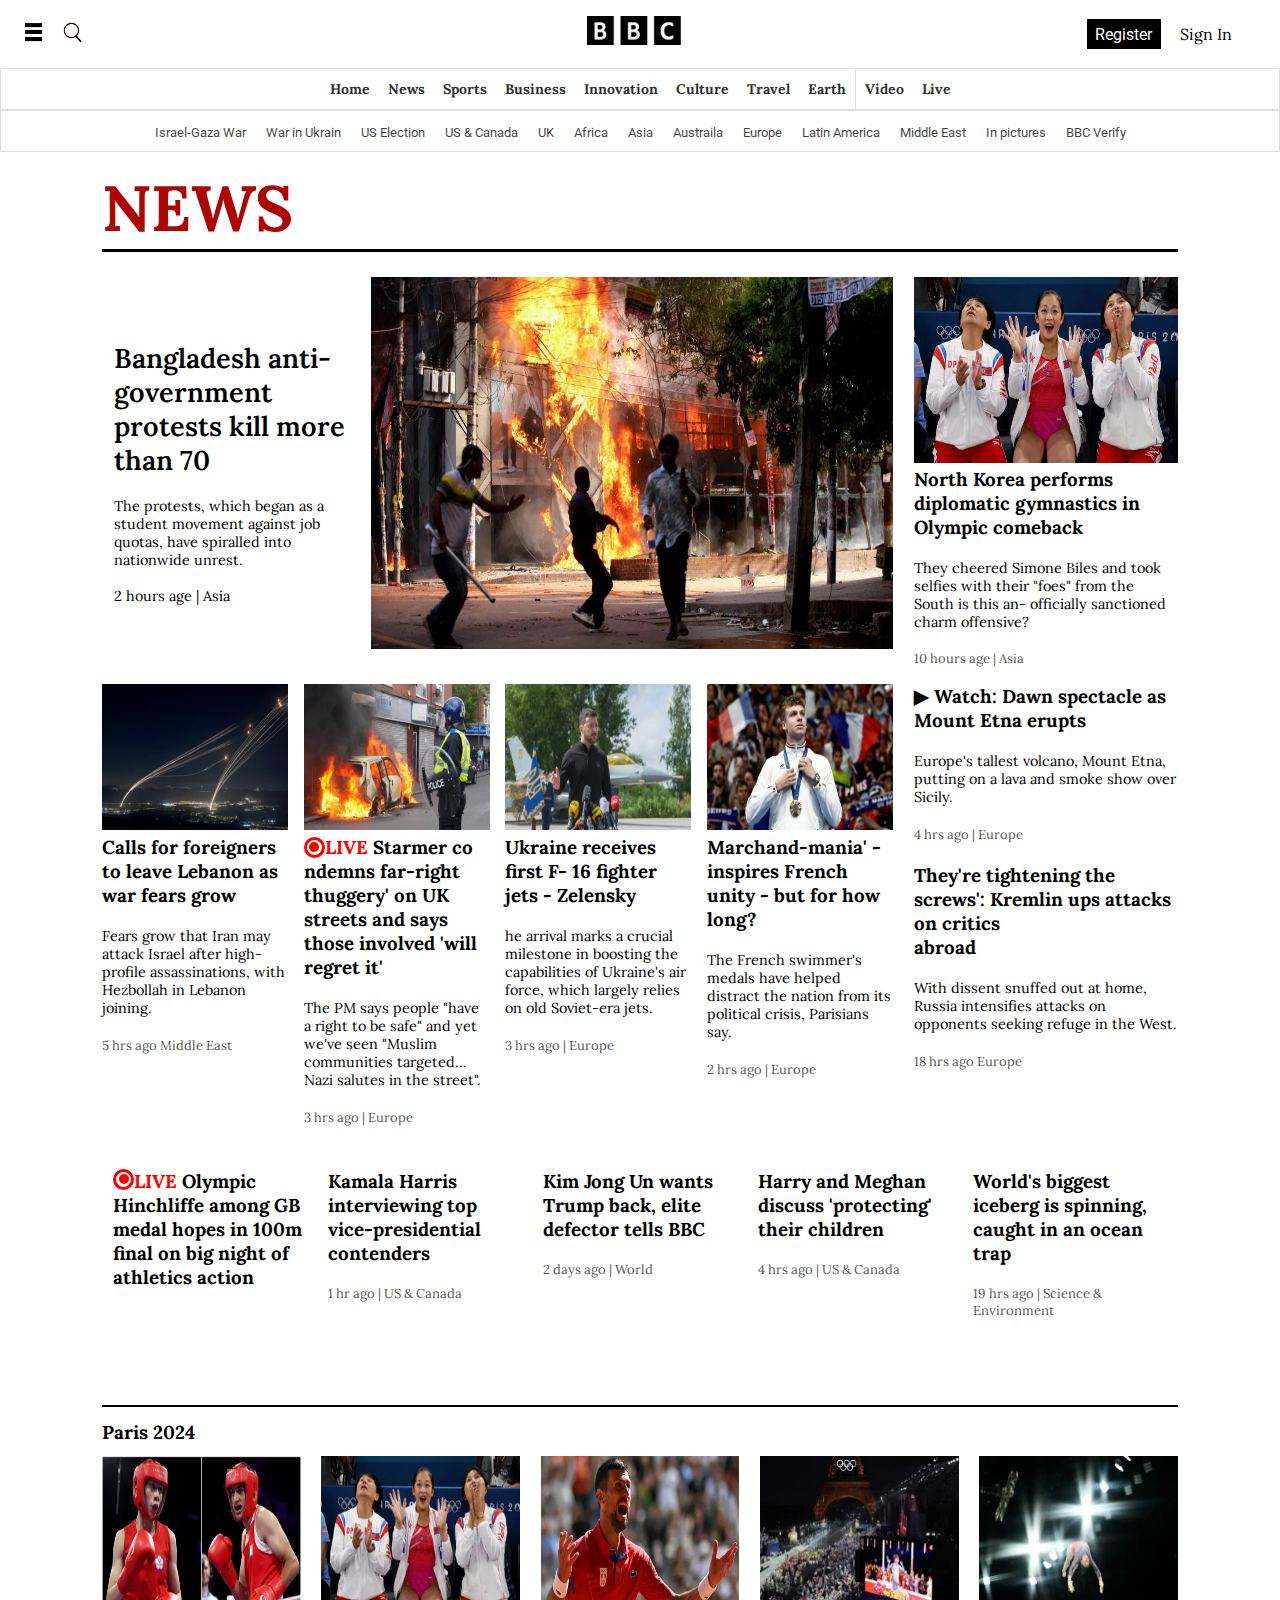
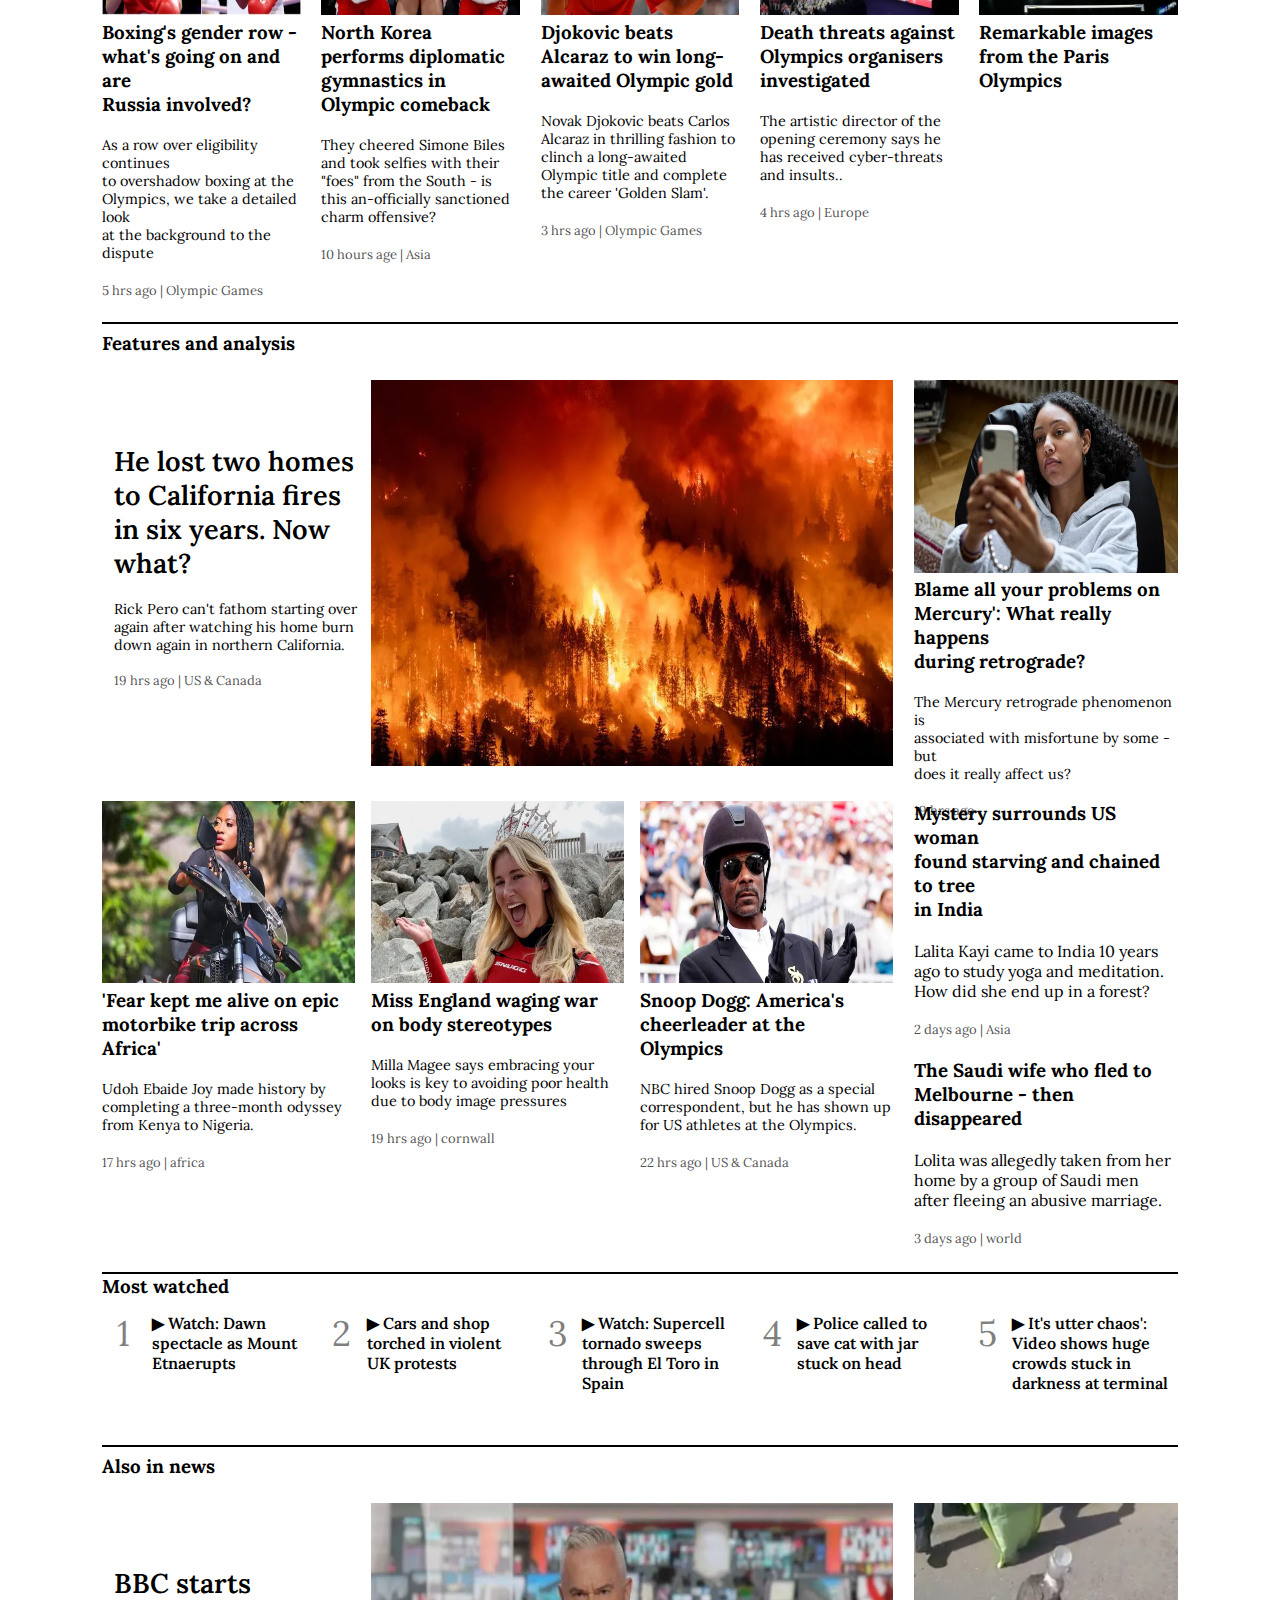
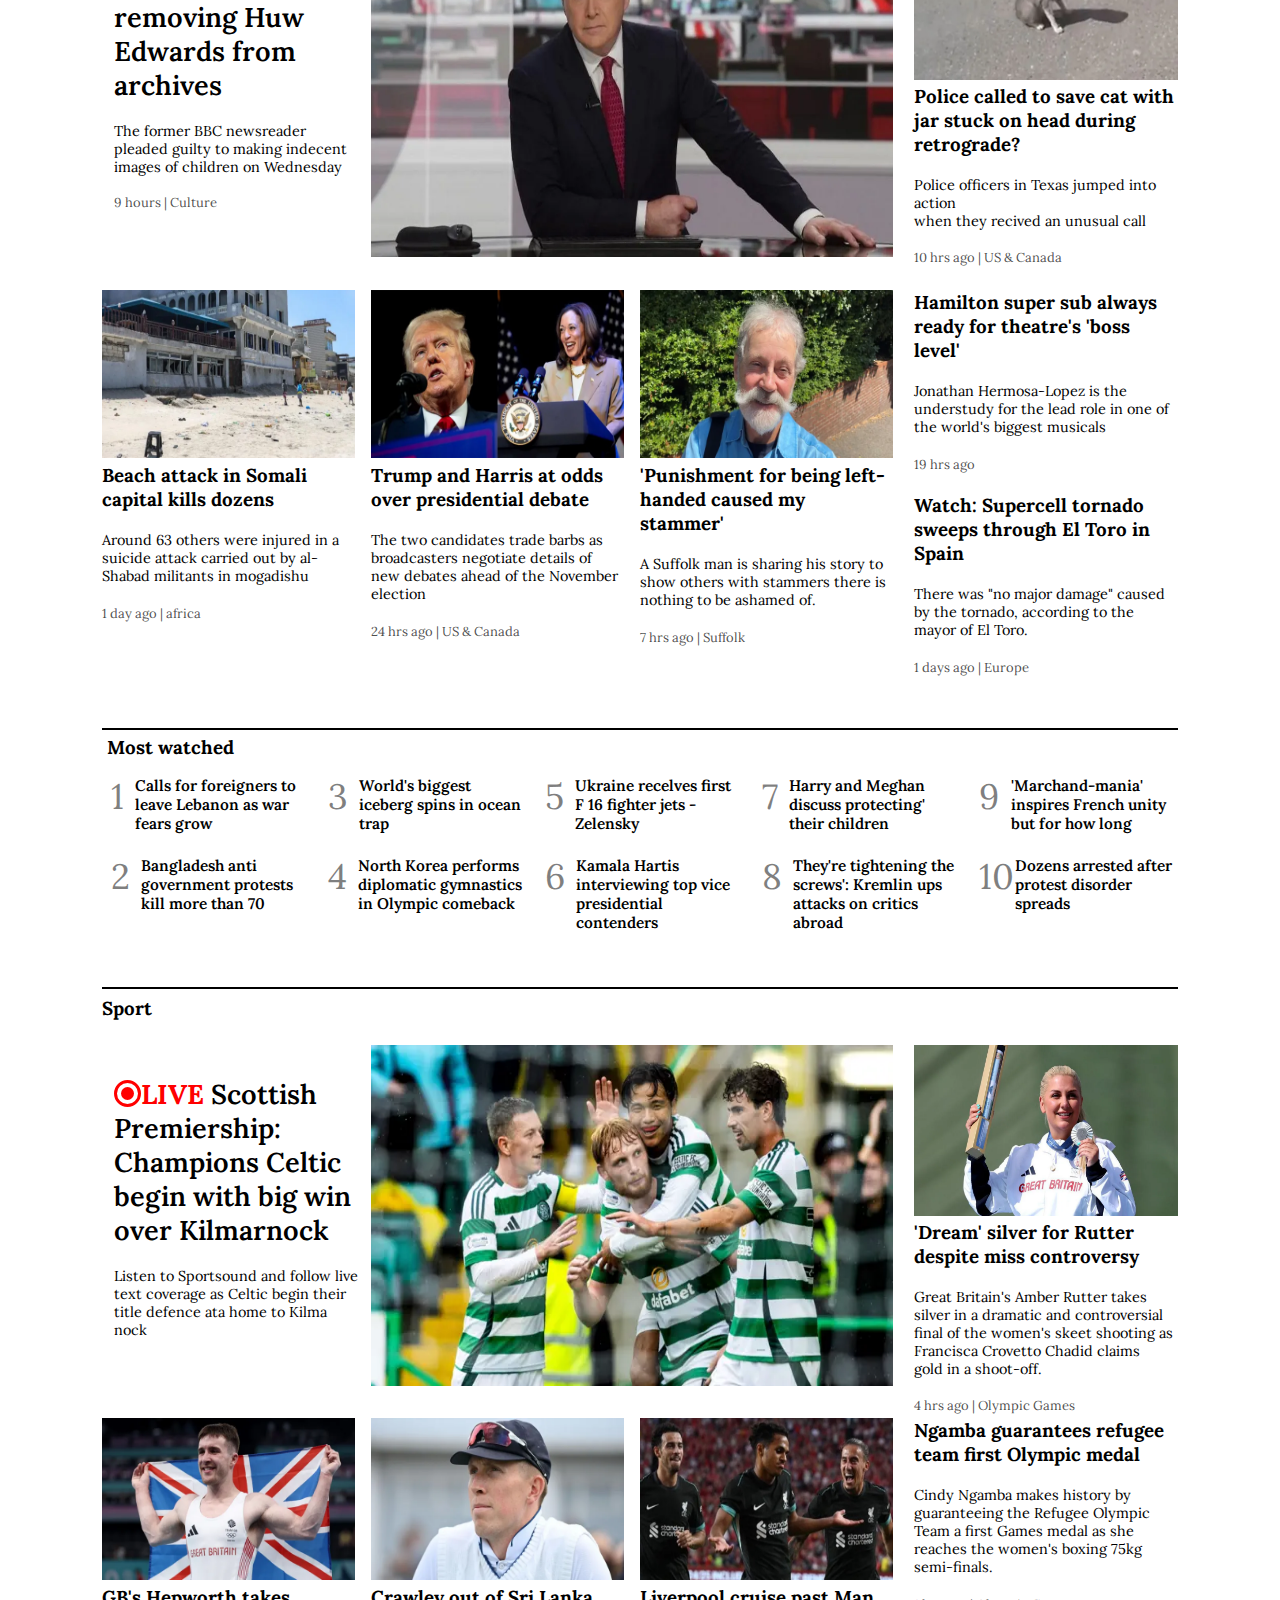
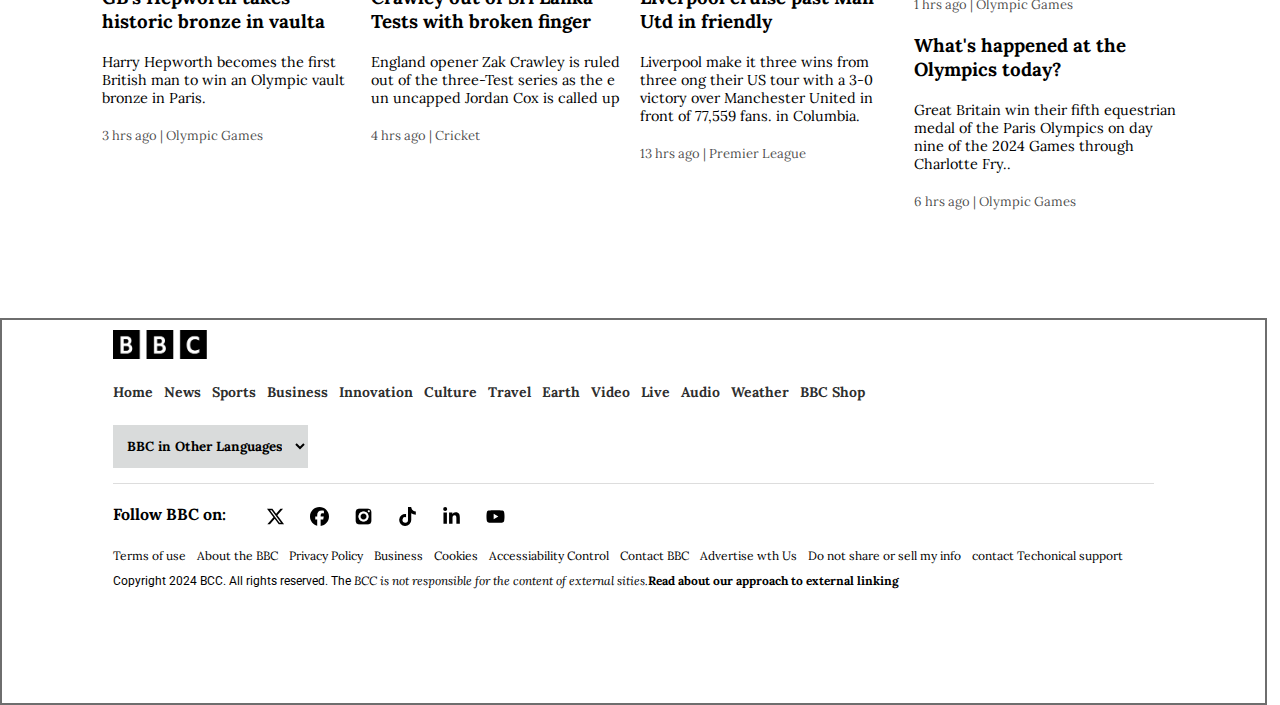
==== commit aa44a907: "nice" ====
--- a/index.html
+++ b/index.html
@@ -152,12 +152,12 @@
 
             <!-- conatiner for cell4 -->
             <div class="mount">
-                <div><h3> &#9654; Watch: Dawn spectacle as Mount Etna erupts</h3></div><br>
+                <div class="div31"><h3 class="hh31"> &#9654; Watch: Dawn spectacle as Mount Etna erupts</h3><br>
                     <div><p class="para11">Europe's tallest volcano, Mount Etna, putting on a lava and smoke show over Sicily.</p></div><br>
-                    <div><p class="cone_4">4 hrs ago | Europe</p></div><br>
-                    <div><h3>They're tightening the screws': Kremlin ups attacks on critics <br>abroad</h3></div><br>
+                    <div><p class="cone_4">4 hrs ago | Europe</p></div><br></div>
+                    <div class="div32"><h3 class="hh32">They're tightening the screws': Kremlin ups attacks on critics <br>abroad</h3><br>
                     <div><p class="para11">With dissent snuffed out at home, Russia intensifies attacks on opponents seeking refuge in the West.</p></div><br>
-                    <div><p class="cone_4">18 hrs ago Europe</p></div>
+                    <div><p class="cone_4">18 hrs ago Europe</p></div></div>
             </div>
 
         </div>
@@ -290,12 +290,12 @@
 
             <!-- conatiner for cell4 -->
             <div class="mount">
-                <div><h3> Mystery surrounds US woman <br> found starving and chained to tree <br> in India</h3></div><br>
+                <div class="div31"><h3 class="hh31"> Mystery surrounds US woman <br> found starving and chained to tree <br> in India</h3><br>
                     <div><p>Lalita Kayi came to India 10 years ago to study yoga and meditation. How did she end up in a forest?</p></div><br>
-                    <div><p class="cone_4">2 days ago | Asia</p></div><br>
-                    <div><h3>The Saudi wife who fled to Melbourne - then disappeared</h3></div><br>
+                    <div><p class="cone_4">2 days ago | Asia</p></div><br></div>
+                    <div class="div32"><h3 class="hh32">The Saudi wife who fled to Melbourne - then disappeared</h3><br>
                     <div><p>Lolita was allegedly taken from her home by a group of Saudi men after fleeing an abusive marriage.</p></div><br>
-                    <div><p class="cone_4">3 days ago | world</p></div>
+                    <div><p class="cone_4">3 days ago | world</p></div></div>
             </div>
 
         </div>
@@ -386,12 +386,12 @@
 
             <!-- conatiner for cell4 -->
             <div class="mount">
-                <div><h3> Hamilton super sub always ready for theatre's 'boss level' </h3></div><br>
+                <div class="div31"><h3 class="hh31"> Hamilton super sub always ready for theatre's 'boss level' </h3><br>
                     <div><p class="para11"> Jonathan Hermosa-Lopez is the understudy for the lead role in one of the world's biggest musicals</p></div><br>
-                    <div><p class="cone_4">19 hrs ago</p></div><br>
-                    <div><h3>Watch: Supercell tornado sweeps through El Toro in Spain </h3></div><br>
+                    <div><p class="cone_4">19 hrs ago</p></div><br></div>
+                    <div class="div32"><h3 class="hh32">Watch: Supercell tornado sweeps through El Toro in Spain </h3><br>
                     <div><p class="para11">There was "no major damage" caused by the tornado, according to the mayor of El Toro.</p></div><br>
-                    <div><p class="cone_4">1 days ago | Europe</p></div>
+                    <div><p class="cone_4">1 days ago | Europe</p></div></div>
             </div>
 
         </div>
@@ -406,7 +406,7 @@
             <div class="most_watch1">
                 <div class="subhead1">
                     <div class="number1">1</div>
-                    <div class="subcont1"><p> Calls for foreigners to leave Lebanon as war fears grow</p></div>
+                    <p class="subcont1"> Calls for foreigners to leave Lebanon as war fears grow</p>
     
                 </div>
                 <div class="subhead1">
@@ -507,17 +507,17 @@
 
             <!-- conatiner for cell4 -->
             <div class="mount">
-                <div><h3> Ngamba guarantees refugee team first Olympic medal </h3></div><br>
+                <div class="div31"><h3 class="hh31"> Ngamba guarantees refugee team first Olympic medal </h3><br>
                     <div><p class="para11"> Cindy Ngamba makes history by guaranteeing the Refugee Olympic Team a first Games medal as she reaches the women's boxing 75kg semi-finals.</p></div><br>
-                    <div><p class="cone_4">1 hrs ago | Olympic Games</p></div><br>
-                    <div><h3>What's happened at the Olympics today?</h3></div><br>
+                    <div><p class="cone_4">1 hrs ago | Olympic Games</p></div><br></div>
+                    <div class="div32"><h3 class="hh32">What's happened at the Olympics today?</h3><br>
                     <div><p class="para11">Great Britain win their fifth equestrian medal of the Paris Olympics on day nine of the 2024 Games through Charlotte Fry..</p></div><br>
-                    <div><p class="cone_4">6 hrs ago | Olympic Games</p></div>
-            </div>
-
-        </div>
-    </div>
-    <div class="footer">
+                    <div><p class="cone_4">6 hrs ago | Olympic Games</p></div></div>
+            </div>
+
+        </div>
+    </div>
+    <footer class="footer">
         <div class="container3">
             <a href="index.html"><img src="Templet/orig.png" alt="BBC_logo"></a>
             
@@ -537,7 +537,7 @@
                     <li class="list_h8"><a href="#">Weather</a></li>
                     <li class="list_h8"><a href="#">BBC Shop</a></li>
                 </ul>
-            <form action="">
+            
                 <label for="lange"></label>
                 <select name="lang" id="lange">
                     <option value="languages">BBC in Other Languages</option>
@@ -545,7 +545,7 @@
                     <option value="english">English</option>
                     <option value="telugu">Telugu</option>
                 </select>
-            </form>
+            
             <div class="imgee">
                 <p>Follow BBC on:</p>
                 <div class="icon">
@@ -575,5 +575,6 @@
             </ul>
             <p class="pp">Copyright 2024 BCC. All rights reserved. The <i>BCC is not responsible for the content of external sities.</i><b>Read about our approach to external linking</b></p>
     </div>
+    </footer>
 </body>
 </html>--- a/style1.css
+++ b/style1.css
@@ -224,8 +224,11 @@
     width: 100%;
 }
 
-.bang:hover .banddata .hh1,.northkorea:hover h3,.content_4 .news_1:hover .cone_2 h3,.mount:hover div h3,.content_l5 .l5_new1:hover div h3,.sec4 .content_p1 .news_1:hover h3{
+.bang:hover .banddata .hh1,.northkorea:hover h3,.content_4 .news_1:hover .cone_2 h3,.mount .div31:hover .hh31,.mount .div32:hover .hh32,.content_l5 .l5_new1:hover div h3,.sec4 .content_p1 .news_1:hover h3{
     text-decoration: underline;
+    cursor: pointer;
+}
+.mount .div31:hover,.mount .div32:hover{
     cursor: pointer;
 }
 
@@ -233,8 +236,6 @@
     opacity: 0.7;
     cursor: pointer;
     /* filter: brightness(70%); */
-    
-
 
 }
 
@@ -461,6 +462,12 @@
     font-size: 0.96rem;
     font-weight: 600;
     padding:2px 3px  ;
+}
+
+.sec7 .most_watch1 .subhead1 .subcont1:hover,.sec6 .most_watch .subhead .subcont:hover{
+    text-decoration: underline;
+    cursor: pointer;
+    text-decoration-thickness: 1.7px; ;
 }
 .sec5 .container1 .banddata .hh1 .liveboll{
   color: red;
@@ -564,7 +571,7 @@
    
 }
 
-.footer .container3 form select{
+.footer .container3 select{
     padding: 12px 10px;
     margin-top: 24px;
     font-weight: 700;
@@ -582,9 +589,14 @@
     margin-right: 22px;
 }
 .footer .imgee .icon svg, .icon img{
-    height: 20px;
-    width: 20px;
+    height: 25px;
+    width: 25px;
     margin-left: 15px;
+    padding: 3px;
+    
+}
+.footer .imgee .icon svg:hover, .icon img:hover{
+    border: 1px solid;
 }
 .navbar9 .list_h8,.pp{
     list-style-type: none;
@@ -592,6 +604,10 @@
     font-family: "Roboto", sans-serif;
     font-size: 12px;
 }
+.navbar9 .list_h8:hover,.navbar8 .list_h8:hover{
+    text-decoration: underline;
+    cursor: pointer;
+}
 .list_h8 a{
     text-decoration: none;
     color: black;
